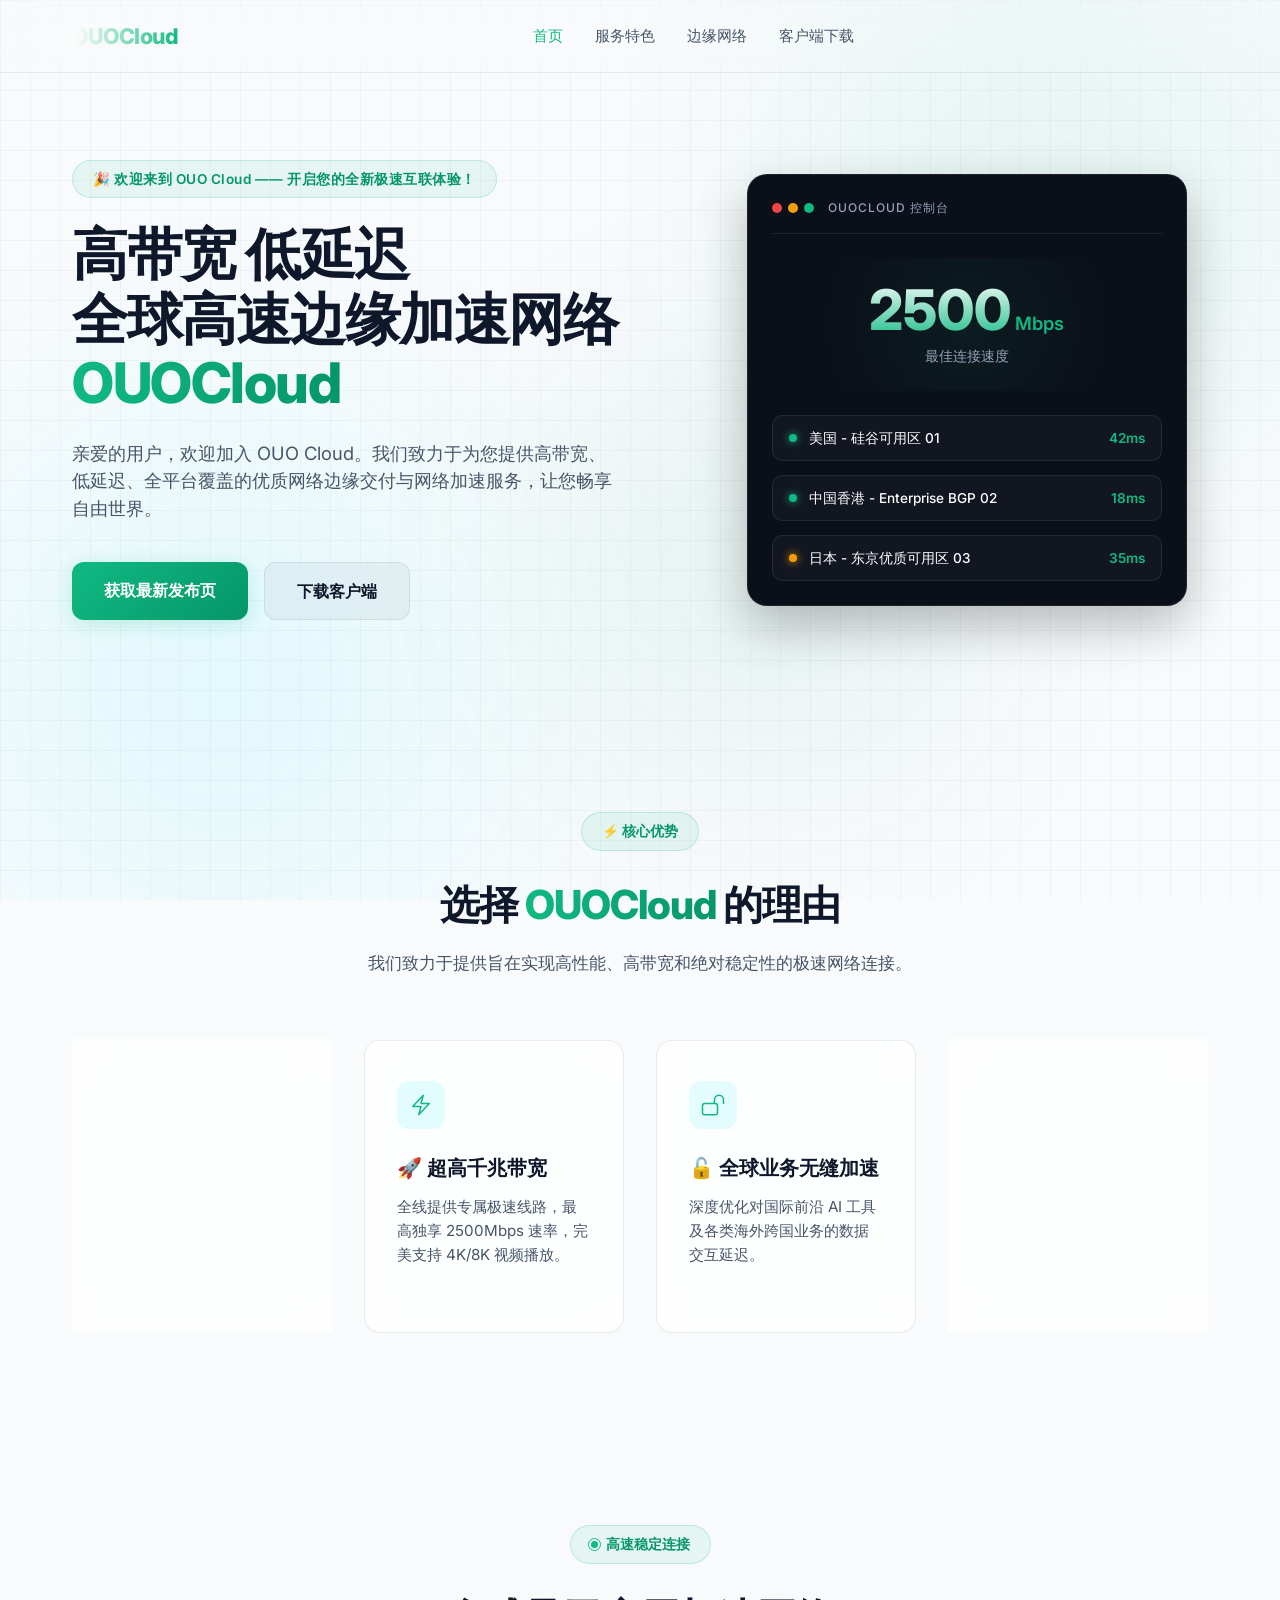
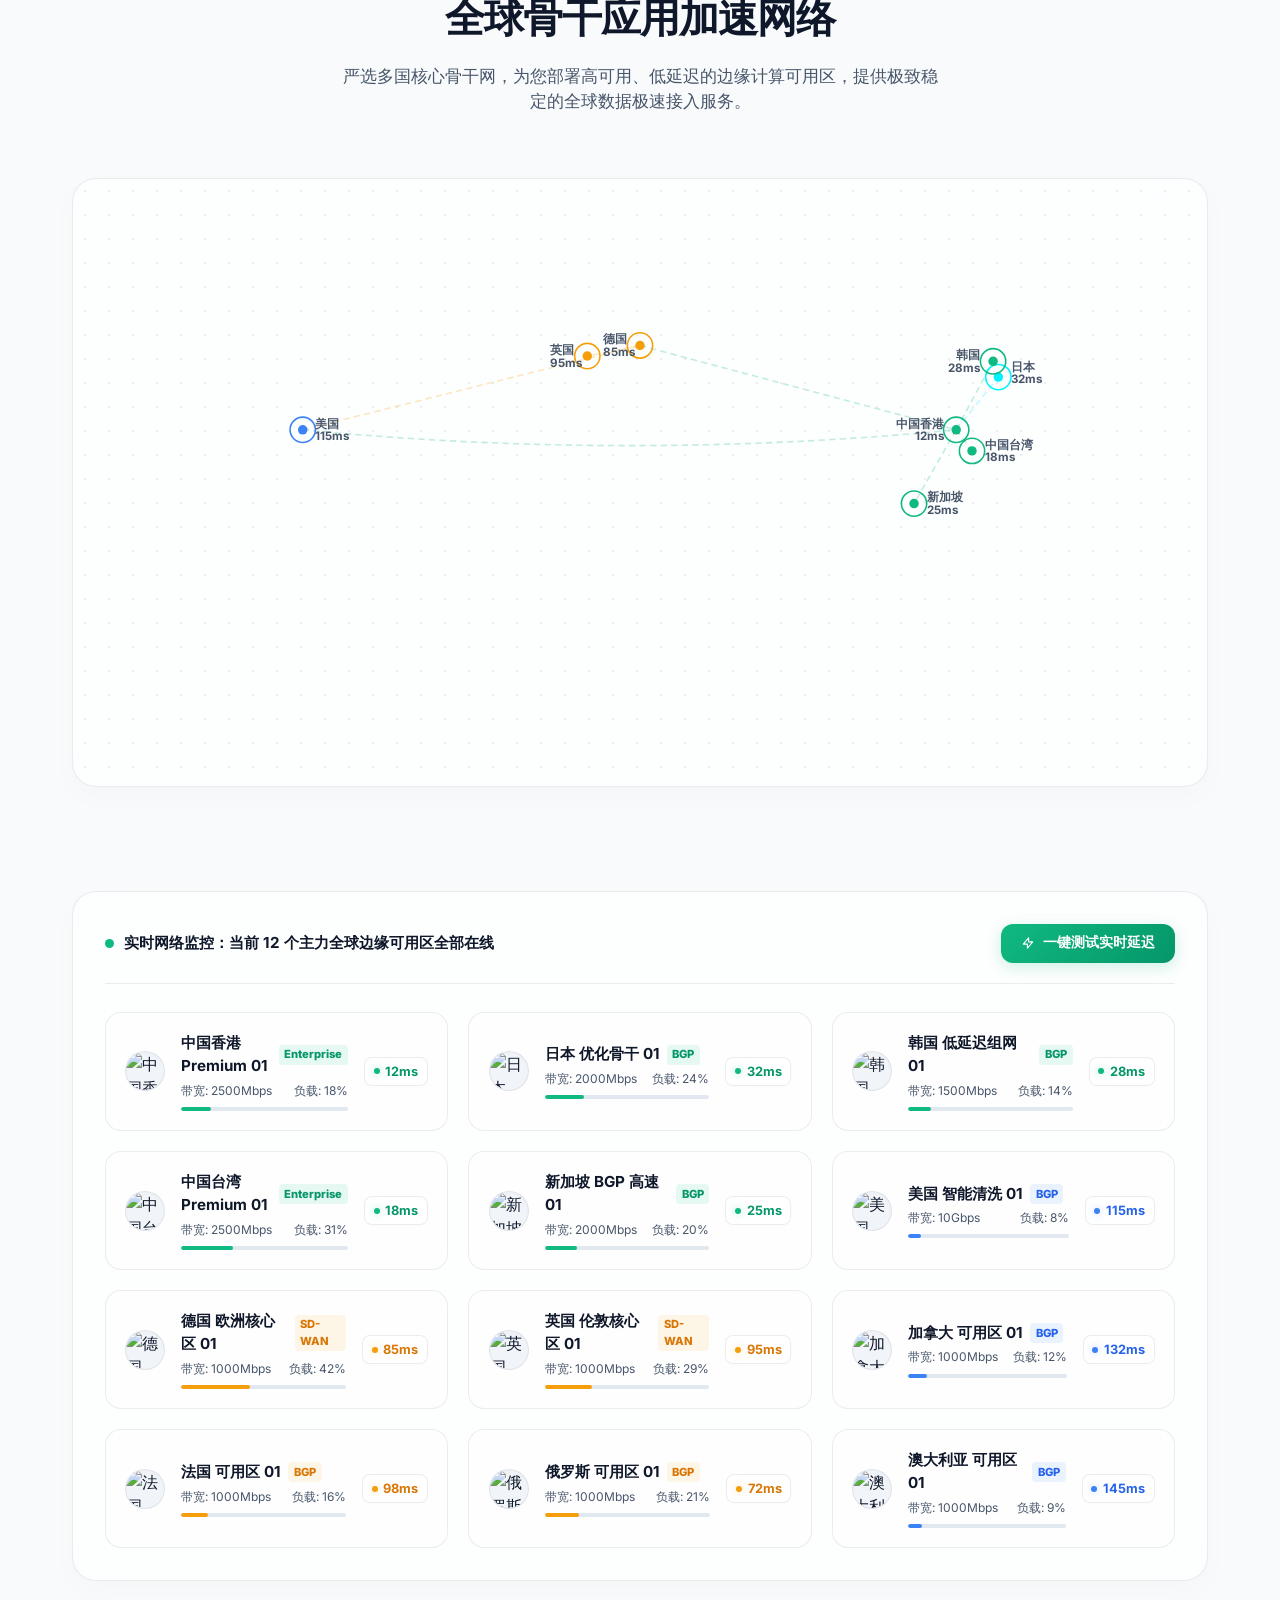
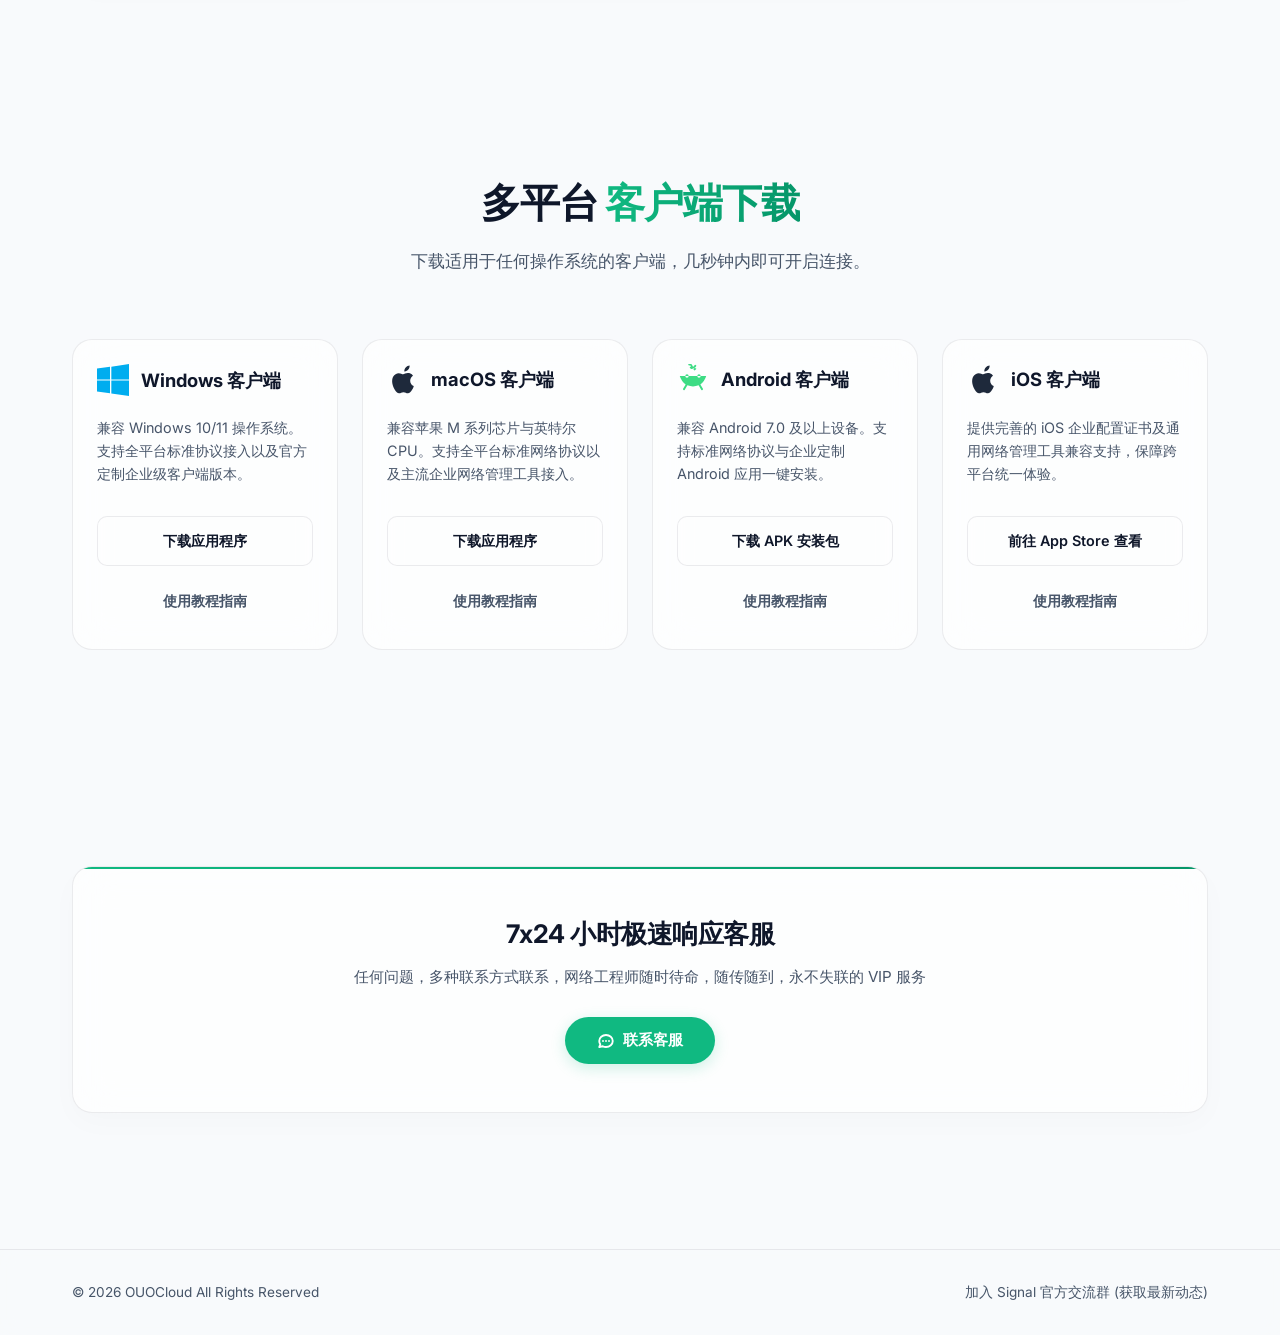
==== index.html @ 1f09aebc "Add files via upload" ====
﻿<!DOCTYPE html>
<html lang="zh-CN">
<head>
  <meta charset="UTF-8">
  <meta name="viewport" content="width=device-width, initial-scale=1.0">
  <title>OUOCloud - 下一代全球云加速网络</title>
  <meta name="description" content="使用 OUOCloud 体验极速、安全、跨平台的连接。适用于所有设备的优质网络加速与全球边缘计算服务。">
  <link rel="preconnect" href="https://fonts.googleapis.com" />
  <link rel="preconnect" href="https://fonts.gstatic.com" crossorigin />
  <link href="https://fonts.googleapis.com/css2?family=Inter:wght@300;400;500;600;700&display=swap" rel="stylesheet" />
  <link rel="stylesheet" href="home.css">
</head>
<body>
  <!-- 全球渐变背景特效 -->
  <div class="bg-gradient-shapes">
    <div class="shape shape-1"></div>
    <div class="shape shape-2"></div>
    <div class="shape shape-3"></div>
  </div>

  <!-- 头部导航栏 -->
  <header class="header">
    <div class="header-container">
      <a href="#" class="logo-container">
        <span class="logo-text">OUOCloud</span>
      </a>

      <!-- 电脑端导航 -->
      <nav class="nav-menu" id="navMenu">
        <a href="#" class="nav-link active">首页</a>
        <a href="#features" class="nav-link">服务特色</a>
        <a href="#network" class="nav-link">边缘网络</a>
        <a href="#download" class="nav-link">客户端下载</a>
      </nav>

      <!-- 登录按钮/移动端菜单按钮 -->
      <div class="header-actions">
        <button class="hamburger" id="hamburger" aria-label="Toggle menu">
          <span></span>
          <span></span>
          <span></span>
        </button>
      </div>
    </div>
  </header>

  <!-- 首屏英雄海报区 -->
  <section class="hero-section">
    <div class="hero-container">
      <div class="hero-content">
        <div class="badge" style="letter-spacing: 0.5px;">🎉 欢迎来到 OUO Cloud —— 开启您的全新极速互联体验！</div>
        <h1 class="hero-title">高带宽 低延迟<br>全球高速边缘加速网络 <span class="gradient-text">OUOCloud</span></h1>
        <p class="hero-subtitle">亲爱的用户，欢迎加入 OUO Cloud。我们致力于为您提供高带宽、低延迟、全平台覆盖的优质网络边缘交付与网络加速服务，让您畅享自由世界。</p>
        <div class="hero-cta-group">
          <a href="nav.html" class="btn-cta btn-primary-gradient">获取最新发布页</a>
          <a href="#download" class="btn-cta btn-secondary-glass">下载客户端</a>
        </div>
      </div>
      <div class="hero-visual">
        <div class="glass-dashboard-mockup">
          <div class="mockup-header">
            <span class="dot red"></span>
            <span class="dot yellow"></span>
            <span class="dot green"></span>
            <span class="mockup-title">OUOCloud 控制台</span>
          </div>
          <div class="mockup-body">
            <div class="speed-indicator">
              <span class="speed-val">2500</span>
              <span class="speed-unit">Mbps</span>
              <p class="speed-label">最佳连接速度</p>
            </div>
            <div class="node-status-list">
              <div class="node-status-item">
                <span class="status-indicator online"></span>
                <span class="node-name">美国 - 硅谷可用区 01</span>
                <span class="node-ping">42ms</span>
              </div>
              <div class="node-status-item">
                <span class="status-indicator online"></span>
                <span class="node-name">中国香港 - Enterprise BGP 02</span>
                <span class="node-ping">18ms</span>
              </div>
              <div class="node-status-item">
                <span class="status-indicator load-medium"></span>
                <span class="node-name">日本 - 东京优质可用区 03</span>
                <span class="node-ping">35ms</span>
              </div>
            </div>
          </div>
        </div>
      </div>
    </div>
  </section>

  <!-- 服务特色板块 -->
  <section class="section-container" id="features">
    <div class="section-header">
      <div class="badge">⚡ 核心优势</div>
      <h2 class="section-title">选择 <span class="gradient-text">OUOCloud</span> 的理由</h2>
      <p class="section-subtitle">我们致力于提供旨在实现高性能、高带宽和绝对稳定性的极速网络连接。</p>
    </div>
    <div class="features-grid">
      <!-- 特色 1 -->
      <div class="feature-card">
        <div class="feature-icon" style="color: #10b981;">
          <svg fill="none" viewBox="0 0 24 24" stroke-width="1.5" stroke="currentColor">
            <path stroke-linecap="round" stroke-linejoin="round" d="M12 21a9.004 9.004 0 008.716-6.747M12 21a9.004 9.004 0 01-8.716-6.747M12 21c2.485 0 4.5-4.03 4.5-9S14.485 3 12 3m0 18c-2.485 0-4.5-4.03-4.5-9S9.515 3 12 3m0 0a8.997 8.997 0 017.843 4.582M12 3a8.997 8.997 0 00-7.843 4.582m15.686 0A11.953 11.953 0 0112 10.5c-2.998 0-5.74-1.1-7.843-2.918m15.686 0A8.959 8.959 0 0121 12c0 .778-.099 1.533-.284 2.253m0 0A17.919 17.919 0 0112 16.5c-3.162 0-6.133-.815-8.716-2.247m0 0A9.015 9.015 0 013 12c0-.778.099-1.533.284-2.253m0 0L3 9.75" />
          </svg>
        </div>
        <h3 class="feature-title">🌐 全球边缘数据中心</h3>
        <p class="feature-desc">严选多国核心骨干网络，为您部署专属高可用、高稳定边缘可用区，全网极速互联。</p>
      </div>
      <!-- 特色 2 -->
      <div class="feature-card">
        <div class="feature-icon" style="color: #10b981;">
          <svg fill="none" viewBox="0 0 24 24" stroke-width="1.5" stroke="currentColor">
            <path stroke-linecap="round" stroke-linejoin="round" d="M3.75 13.5l10.5-11.25L12 10.5h8.25L9.75 21.75 12 13.5H3.75z" />
          </svg>
        </div>
        <h3 class="feature-title">🚀 超高千兆带宽</h3>
        <p class="feature-desc">全线提供专属极速线路，最高独享 2500Mbps 速率，完美支持 4K/8K 视频播放。</p>
      </div>
      <!-- 特色 3 -->
      <div class="feature-card">
        <div class="feature-icon" style="color: #10b981;">
          <svg fill="none" viewBox="0 0 24 24" stroke-width="1.5" stroke="currentColor">
            <path stroke-linecap="round" stroke-linejoin="round" d="M13.5 10.5V6.75a4.5 4.5 0 119 0v3.75M3.75 21.75h10.5a2.25 2.25 0 002.25-2.25v-6.75a2.25 2.25 0 00-2.25-2.25H3.75a2.25 2.25 0 00-2.25 2.25v6.75a2.25 2.25 0 002.25 2.25z" />
          </svg>
        </div>
        <h3 class="feature-title">🔓 全球业务无缝加速</h3>
        <p class="feature-desc">深度优化对国际前沿 AI 工具及各类海外跨国业务的数据交互延迟。</p>
      </div>
      <!-- 特色 4 -->
      <div class="feature-card">
        <div class="feature-icon" style="color: #10b981;">
          <svg fill="none" viewBox="0 0 24 24" stroke-width="1.5" stroke="currentColor">
            <path stroke-linecap="round" stroke-linejoin="round" d="M9 12.75L11.25 15 15 9.75m-3-7.036A11.959 11.959 0 013.598 6 11.99 11.99 0 003 9.749c0 5.592 3.824 10.29 9 11.623 5.176-1.332 9-6.03 9-11.622 0-1.31-.21-2.57-.598-3.751h-.152c-3.196 0-6.1-1.248-8.25-3.285z" />
          </svg>
        </div>
        <h3 class="feature-title">🛡️ 企业级安全传输</h3>
        <p class="feature-desc">支持 TLS 1.3 等新一代加密传输协议，严格遵守隐私保护合规，全面保障您的业务数据安全。</p>
      </div>
    </div>
  </section>

  <!-- 全球边缘网络板块 -->
  <section class="section-container" id="network">
    <div class="section-header">
      <div class="badge"><span class="badge-dot"></span>高速稳定连接</div>
      <h2 class="section-title">全球骨干应用加速网络</h2>
      <p class="section-subtitle">严选多国核心骨干网，为您部署高可用、低延迟的边缘计算可用区，提供极致稳定的全球数据极速接入服务。</p>
    </div>
    
    <div class="network-container">
      <!-- 互动式世界地图 -->
      <div class="network-map-wrapper">
        <svg class="world-map-svg" viewBox="0 0 1000 500" fill="none" xmlns="http://www.w3.org/2000/svg">
          <!-- 连接连线 -->
          <path class="network-link-dashed" d="M 180 200 Q 340 160 500 120" stroke="#f59e0b" stroke-width="1.5" />
          <path class="network-link-dashed" d="M 500 120 Q 650 160 800 200" stroke="#10b981" stroke-width="1.5" />
          <path class="network-link-dashed" d="M 800 200 L 840 150" stroke="#00f2fe" stroke-width="1.5" />
          <path class="network-link-dashed" d="M 800 200 L 760 270" stroke="#10b981" stroke-width="1.5" />
          <path class="network-link-dashed" d="M 800 200 L 815 220" stroke="#10b981" stroke-width="1.5" />
          <path class="network-link-dashed" d="M 800 200 L 835 135" stroke="#10b981" stroke-width="1.5" />
          <path class="network-link-dashed" d="M 500 120 L 450 130" stroke="#f59e0b" stroke-width="1.5" />
          <path class="network-link-dashed" d="M 180 200 Q 490 230 800 200" stroke="#10b981" stroke-width="1.5" />

          <!-- 地图节点与脉冲波纹 -->
          <!-- 美国 -->
          <g class="map-node" transform="translate(180, 200)">
            <circle class="ping-ring" r="12" fill="none" stroke="#3b82f6" stroke-width="1.5" />
            <circle class="node-dot" r="4.5" fill="#3b82f6" />
            <text x="12" y="-2" fill="var(--text-primary)" font-size="11" font-weight="700">美国</text>
            <text x="12" y="10" fill="#3b82f6" font-size="9" font-weight="700">115ms</text>
          </g>

          <!-- 德国 -->
          <g class="map-node" transform="translate(500, 120)">
            <circle class="ping-ring" r="12" fill="none" stroke="#f59e0b" stroke-width="1.5" />
            <circle class="node-dot" r="4.5" fill="#f59e0b" />
            <text x="-35" y="-2" fill="var(--text-primary)" font-size="11" font-weight="700">德国</text>
            <text x="-35" y="10" fill="#f59e0b" font-size="9" font-weight="700">85ms</text>
          </g>

          <!-- 英国 -->
          <g class="map-node" transform="translate(450, 130)">
            <circle class="ping-ring" r="12" fill="none" stroke="#f59e0b" stroke-width="1.5" />
            <circle class="node-dot" r="4.5" fill="#f59e0b" />
            <text x="-35" y="-2" fill="var(--text-primary)" font-size="11" font-weight="700">英国</text>
            <text x="-35" y="10" fill="#f59e0b" font-size="9" font-weight="700">95ms</text>
          </g>

          <!-- 中国香港 -->
          <g class="map-node" transform="translate(800, 200)">
            <circle class="ping-ring" r="12" fill="none" stroke="#10b981" stroke-width="1.5" />
            <circle class="node-dot" r="4.5" fill="#10b981" />
            <text text-anchor="end" x="-12" y="-2" fill="var(--text-primary)" font-size="11" font-weight="700">中国香港</text>
            <text text-anchor="end" x="-12" y="10" fill="#10b981" font-size="9" font-weight="700">12ms</text>
          </g>
          
          <!-- 日本 -->
          <g class="map-node" transform="translate(840, 150)">
            <circle class="ping-ring" r="12" fill="none" stroke="#00f2fe" stroke-width="1.5" />
            <circle class="node-dot" r="4.5" fill="#00f2fe" />
            <text x="12" y="-6" fill="var(--text-primary)" font-size="11" font-weight="700">日本</text>
            <text x="12" y="6" fill="#00f2fe" font-size="9" font-weight="700">32ms</text>
          </g>

          <!-- 中国台湾 -->
          <g class="map-node" transform="translate(815, 220)">
            <circle class="ping-ring" r="12" fill="none" stroke="#10b981" stroke-width="1.5" />
            <circle class="node-dot" r="4.5" fill="#10b981" />
            <text x="12" y="-2" fill="var(--text-primary)" font-size="11" font-weight="700">中国台湾</text>
            <text x="12" y="10" fill="#10b981" font-size="9" font-weight="700">18ms</text>
          </g>

          <!-- 韩国 -->
          <g class="map-node" transform="translate(835, 135)">
            <circle class="ping-ring" r="12" fill="none" stroke="#10b981" stroke-width="1.5" />
            <circle class="node-dot" r="4.5" fill="#10b981" />
            <text text-anchor="end" x="-12" y="-2" fill="var(--text-primary)" font-size="11" font-weight="700">韩国</text>
            <text text-anchor="end" x="-12" y="10" fill="#10b981" font-size="9" font-weight="700">28ms</text>
          </g>

          <!-- 新加坡 -->
          <g class="map-node" transform="translate(760, 270)">
            <circle class="ping-ring" r="12" fill="none" stroke="#10b981" stroke-width="1.5" />
            <circle class="node-dot" r="4.5" fill="#10b981" />
            <text x="12" y="-2" fill="var(--text-primary)" font-size="11" font-weight="700">新加坡</text>
            <text x="12" y="10" fill="#10b981" font-size="9" font-weight="700">25ms</text>
          </g>
        </svg>
      </div>

      <!-- 全球节点实时监控看板 -->
      <div class="nodes-dashboard">
        <div class="dashboard-header">
          <div class="dashboard-status">
            <span class="status-indicator-dot pulsing"></span>
            <span class="status-text">实时网络监控：当前 12 个主力全球边缘可用区全部在线</span>
          </div>
          <button class="btn-ping-test" id="btnPingTest">
            <svg class="ping-icon" viewBox="0 0 24 24" fill="none" stroke="currentColor" stroke-width="2">
              <path stroke-linecap="round" stroke-linejoin="round" d="M13 10V3L4 14h7v7l9-11h-7z" />
            </svg>
            一键测试实时延迟
          </button>
        </div>

        <div class="dashboard-grid">
          <!-- Card 1: HK -->
          <div class="db-node-card green" data-base-ping="12">
            <div class="node-flag-wrapper">
              <img class="node-flag-img" src="https://flagcdn.com/w80/hk.png" alt="中国香港">
            </div>
            <div class="node-details">
              <div class="node-name-row">
                <span class="node-name-text">中国香港 Premium 01</span>
                <span class="node-badge-type">Enterprise</span>
              </div>
              <div class="node-meta-row">
                <span class="node-bandwidth">带宽: 2500Mbps</span>
                <span class="node-load">负载: <span class="load-num">18%</span></span>
              </div>
              <div class="node-progress-bar">
                <div class="node-progress-fill" style="width: 18%"></div>
              </div>
            </div>
            <div class="node-ping-display">
              <span class="ping-dot"></span>
              <span class="ping-value">12ms</span>
            </div>
          </div>

          <!-- Card 2: JP -->
          <div class="db-node-card green" data-base-ping="32">
            <div class="node-flag-wrapper">
              <img class="node-flag-img" src="https://flagcdn.com/w80/jp.png" alt="日本">
            </div>
            <div class="node-details">
              <div class="node-name-row">
                <span class="node-name-text">日本 优化骨干 01</span>
                <span class="node-badge-type">BGP</span>
              </div>
              <div class="node-meta-row">
                <span class="node-bandwidth">带宽: 2000Mbps</span>
                <span class="node-load">负载: <span class="load-num">24%</span></span>
              </div>
              <div class="node-progress-bar">
                <div class="node-progress-fill" style="width: 24%"></div>
              </div>
            </div>
            <div class="node-ping-display">
              <span class="ping-dot"></span>
              <span class="ping-value">32ms</span>
            </div>
          </div>

          <!-- Card 3: KR -->
          <div class="db-node-card green" data-base-ping="28">
            <div class="node-flag-wrapper">
              <img class="node-flag-img" src="https://flagcdn.com/w80/kr.png" alt="韩国">
            </div>
            <div class="node-details">
              <div class="node-name-row">
                <span class="node-name-text">韩国 低延迟组网 01</span>
                <span class="node-badge-type">BGP</span>
              </div>
              <div class="node-meta-row">
                <span class="node-bandwidth">带宽: 1500Mbps</span>
                <span class="node-load">负载: <span class="load-num">14%</span></span>
              </div>
              <div class="node-progress-bar">
                <div class="node-progress-fill" style="width: 14%"></div>
              </div>
            </div>
            <div class="node-ping-display">
              <span class="ping-dot"></span>
              <span class="ping-value">28ms</span>
            </div>
          </div>

          <!-- Card 4: TW -->
          <div class="db-node-card green" data-base-ping="18">
            <div class="node-flag-wrapper">
              <img class="node-flag-img" src="https://flagcdn.com/w80/tw.png" alt="中国台湾">
            </div>
            <div class="node-details">
              <div class="node-name-row">
                <span class="node-name-text">中国台湾 Premium 01</span>
                <span class="node-badge-type">Enterprise</span>
              </div>
              <div class="node-meta-row">
                <span class="node-bandwidth">带宽: 2500Mbps</span>
                <span class="node-load">负载: <span class="load-num">31%</span></span>
              </div>
              <div class="node-progress-bar">
                <div class="node-progress-fill" style="width: 31%"></div>
              </div>
            </div>
            <div class="node-ping-display">
              <span class="ping-dot"></span>
              <span class="ping-value">18ms</span>
            </div>
          </div>

          <!-- Card 5: SG -->
          <div class="db-node-card green" data-base-ping="25">
            <div class="node-flag-wrapper">
              <img class="node-flag-img" src="https://flagcdn.com/w80/sg.png" alt="新加坡">
            </div>
            <div class="node-details">
              <div class="node-name-row">
                <span class="node-name-text">新加坡 BGP 高速 01</span>
                <span class="node-badge-type">BGP</span>
              </div>
              <div class="node-meta-row">
                <span class="node-bandwidth">带宽: 2000Mbps</span>
                <span class="node-load">负载: <span class="load-num">20%</span></span>
              </div>
              <div class="node-progress-bar">
                <div class="node-progress-fill" style="width: 20%"></div>
              </div>
            </div>
            <div class="node-ping-display">
              <span class="ping-dot"></span>
              <span class="ping-value">25ms</span>
            </div>
          </div>

          <!-- Card 6: US -->
          <div class="db-node-card blue" data-base-ping="115">
            <div class="node-flag-wrapper">
              <img class="node-flag-img" src="https://flagcdn.com/w80/us.png" alt="美国">
            </div>
            <div class="node-details">
              <div class="node-name-row">
                <span class="node-name-text">美国 智能清洗 01</span>
                <span class="node-badge-type">BGP</span>
              </div>
              <div class="node-meta-row">
                <span class="node-bandwidth">带宽: 10Gbps</span>
                <span class="node-load">负载: <span class="load-num">8%</span></span>
              </div>
              <div class="node-progress-bar">
                <div class="node-progress-fill" style="width: 8%"></div>
              </div>
            </div>
            <div class="node-ping-display">
              <span class="ping-dot"></span>
              <span class="ping-value">115ms</span>
            </div>
          </div>

          <!-- Card 7: DE -->
          <div class="db-node-card orange" data-base-ping="85">
            <div class="node-flag-wrapper">
              <img class="node-flag-img" src="https://flagcdn.com/w80/de.png" alt="德国">
            </div>
            <div class="node-details">
              <div class="node-name-row">
                <span class="node-name-text">德国 欧洲核心区 01</span>
                <span class="node-badge-type">SD-WAN</span>
              </div>
              <div class="node-meta-row">
                <span class="node-bandwidth">带宽: 1000Mbps</span>
                <span class="node-load">负载: <span class="load-num">42%</span></span>
              </div>
              <div class="node-progress-bar">
                <div class="node-progress-fill" style="width: 42%"></div>
              </div>
            </div>
            <div class="node-ping-display">
              <span class="ping-dot"></span>
              <span class="ping-value">85ms</span>
            </div>
          </div>

          <!-- Card 8: UK -->
          <div class="db-node-card orange" data-base-ping="95">
            <div class="node-flag-wrapper">
              <img class="node-flag-img" src="https://flagcdn.com/w80/gb.png" alt="英国">
            </div>
            <div class="node-details">
              <div class="node-name-row">
                <span class="node-name-text">英国 伦敦核心区 01</span>
                <span class="node-badge-type">SD-WAN</span>
              </div>
              <div class="node-meta-row">
                <span class="node-bandwidth">带宽: 1000Mbps</span>
                <span class="node-load">负载: <span class="load-num">29%</span></span>
              </div>
              <div class="node-progress-bar">
                <div class="node-progress-fill" style="width: 29%"></div>
              </div>
            </div>
            <div class="node-ping-display">
              <span class="ping-dot"></span>
              <span class="ping-value">95ms</span>
            </div>
          </div>

          <!-- Card 9: CA -->
          <div class="db-node-card blue" data-base-ping="132">
            <div class="node-flag-wrapper">
              <img class="node-flag-img" src="https://flagcdn.com/w80/ca.png" alt="加拿大">
            </div>
            <div class="node-details">
              <div class="node-name-row">
                <span class="node-name-text">加拿大 可用区 01</span>
                <span class="node-badge-type">BGP</span>
              </div>
              <div class="node-meta-row">
                <span class="node-bandwidth">带宽: 1000Mbps</span>
                <span class="node-load">负载: <span class="load-num">12%</span></span>
              </div>
              <div class="node-progress-bar">
                <div class="node-progress-fill" style="width: 12%"></div>
              </div>
            </div>
            <div class="node-ping-display">
              <span class="ping-dot"></span>
              <span class="ping-value">132ms</span>
            </div>
          </div>

          <!-- Card 10: FR -->
          <div class="db-node-card orange" data-base-ping="98">
            <div class="node-flag-wrapper">
              <img class="node-flag-img" src="https://flagcdn.com/w80/fr.png" alt="法国">
            </div>
            <div class="node-details">
              <div class="node-name-row">
                <span class="node-name-text">法国 可用区 01</span>
                <span class="node-badge-type">BGP</span>
              </div>
              <div class="node-meta-row">
                <span class="node-bandwidth">带宽: 1000Mbps</span>
                <span class="node-load">负载: <span class="load-num">16%</span></span>
              </div>
              <div class="node-progress-bar">
                <div class="node-progress-fill" style="width: 16%"></div>
              </div>
            </div>
            <div class="node-ping-display">
              <span class="ping-dot"></span>
              <span class="ping-value">98ms</span>
            </div>
          </div>

          <!-- Card 11: RU -->
          <div class="db-node-card orange" data-base-ping="72">
            <div class="node-flag-wrapper">
              <img class="node-flag-img" src="https://flagcdn.com/w80/ru.png" alt="俄罗斯">
            </div>
            <div class="node-details">
              <div class="node-name-row">
                <span class="node-name-text">俄罗斯 可用区 01</span>
                <span class="node-badge-type">BGP</span>
              </div>
              <div class="node-meta-row">
                <span class="node-bandwidth">带宽: 1000Mbps</span>
                <span class="node-load">负载: <span class="load-num">21%</span></span>
              </div>
              <div class="node-progress-bar">
                <div class="node-progress-fill" style="width: 21%"></div>
              </div>
            </div>
            <div class="node-ping-display">
              <span class="ping-dot"></span>
              <span class="ping-value">72ms</span>
            </div>
          </div>

          <!-- Card 12: AU -->
          <div class="db-node-card blue" data-base-ping="145">
            <div class="node-flag-wrapper">
              <img class="node-flag-img" src="https://flagcdn.com/w80/au.png" alt="澳大利亚">
            </div>
            <div class="node-details">
              <div class="node-name-row">
                <span class="node-name-text">澳大利亚 可用区 01</span>
                <span class="node-badge-type">BGP</span>
              </div>
              <div class="node-meta-row">
                <span class="node-bandwidth">带宽: 1000Mbps</span>
                <span class="node-load">负载: <span class="load-num">9%</span></span>
              </div>
              <div class="node-progress-bar">
                <div class="node-progress-fill" style="width: 9%"></div>
              </div>
            </div>
            <div class="node-ping-display">
              <span class="ping-dot"></span>
              <span class="ping-value">145ms</span>
            </div>
          </div>
        </div>
      </div>
    </div>
  </section>

  <!-- 客户端下载板块 -->
  <section class="section-container" id="download">
    <div class="section-header">
      <h2 class="section-title">多平台 <span class="gradient-text">客户端下载</span></h2>
      <p class="section-subtitle">下载适用于任何操作系统的客户端，几秒钟内即可开启连接。</p>
    </div>
    <div class="download-grid">
      <!-- Windows -->
      <div class="download-card">
        <div class="download-header">
          <div class="platform-icon">
            <svg fill="currentColor" viewBox="0 0 24 24">
              <path d="M0 3.449L9.75 2.1v9.45H0V3.449zM0 12.45h9.75v9.45L0 20.551v-8.101zm10.749-10.468L24 0v11.55h-13.251V1.982zM24 12.45v11.55l-13.251-1.95v-9.6H24z"/>
            </svg>
          </div>
          <h3 class="platform-name">Windows 客户端</h3>
        </div>
        <p class="platform-desc">兼容 Windows 10/11 操作系统。支持全平台标准协议接入以及官方定制企业级客户端版本。</p>
        <div class="download-buttons">
          <a href="#" class="btn-download primary">下载应用程序</a>
          <a href="#" class="btn-download secondary">使用教程指南</a>
        </div>
      </div>

      <!-- macOS -->
      <div class="download-card">
        <div class="download-header">
          <div class="platform-icon">
            <svg fill="currentColor" viewBox="0 0 24 24">
              <path d="M18.71 19.5c-.83 1.24-1.71 2.45-3.05 2.47-1.34.03-1.77-.79-3.29-.79-1.53 0-2 .77-3.27.82-1.31.05-2.3-1.32-3.14-2.53C4.25 17 2.94 12.45 4.7 9.39c.87-1.52 2.43-2.48 4.12-2.51 1.28-.02 2.5.87 3.29.87.78 0 2.26-1.07 3.81-.91.65.03 2.47.26 3.64 1.98-.09.06-2.17 1.28-2.15 3.81.03 3.02 2.65 4.03 2.68 4.04-.03.07-.42 1.44-1.38 2.83M15.97 4.17c.66-.81 1.11-1.93.99-3.06-1 .04-2.2.67-2.92 1.49-.62.72-1.16 1.87-1.01 2.97.12.01.24.02.35.02.9 0 2-.6 2.59-1.42z"/>
            </svg>
          </div>
          <h3 class="platform-name">macOS 客户端</h3>
        </div>
        <p class="platform-desc">兼容苹果 M 系列芯片与英特尔 CPU。支持全平台标准网络协议以及主流企业网络管理工具接入。</p>
        <div class="download-buttons">
          <a href="#" class="btn-download primary">下载应用程序</a>
          <a href="#" class="btn-download secondary">使用教程指南</a>
        </div>
      </div>

      <!-- Android -->
      <div class="download-card">
        <div class="download-header">
          <div class="platform-icon">
            <svg fill="currentColor" viewBox="0 0 24 24">
              <path d="M17.523 15.3l1.816 3.146a.75.75 0 11-1.299.75l-1.844-3.193a11.968 11.968 0 01-8.392 0L5.96 19.196a.75.75 0 11-1.3-.75L6.478 15.3A12.046 12.046 0 012.086 9h19.828a12.046 12.046 0 01-4.391 6.3zM7.5 10.25a1.25 1.25 0 100-2.5 1.25 1.25 0 000 2.5zm9 0a1.25 1.25 0 100-2.5 1.25 1.25 0 000 2.5zM12 2c.072 0 .143.006.214.015L13.16.892a.75.75 0 111.08 1.04l-.841 1.05a12.164 12.164 0 011.164.557l-.842 1.05a.75.75 0 01-1.08-1.04l.946-1.123A12.022 12.022 0 0012 3.5a12.022 12.022 0 00-1.587.106L11.36 2.483a.75.75 0 01-1.08 1.04l-.841-1.05a12.164 12.164 0 011.164-.557l-.842-1.05a.75.75 0 01-1.08-1.04l.946-1.123A12.072 12.072 0 0112 2z"/>
            </svg>
          </div>
          <h3 class="platform-name">Android 客户端</h3>
        </div>
        <p class="platform-desc">兼容 Android 7.0 及以上设备。支持标准网络协议与企业定制 Android 应用一键安装。</p>
        <div class="download-buttons">
          <a href="#" class="btn-download primary">下载 APK 安装包</a>
          <a href="#" class="btn-download secondary">使用教程指南</a>
        </div>
      </div>

      <!-- iOS -->
      <div class="download-card">
        <div class="download-header">
          <div class="platform-icon">
            <svg fill="currentColor" viewBox="0 0 24 24">
              <path d="M18.71 19.5c-.83 1.24-1.71 2.45-3.05 2.47-1.34.03-1.77-.79-3.29-.79-1.53 0-2 .77-3.27.82-1.31.05-2.3-1.32-3.14-2.53C4.25 17 2.94 12.45 4.7 9.39c.87-1.52 2.43-2.48 4.12-2.51 1.28-.02 2.5.87 3.29.87.78 0 2.26-1.07 3.81-.91.65.03 2.47.26 3.64 1.98-.09.06-2.17 1.28-2.15 3.81.03 3.02 2.65 4.03 2.68 4.04-.03.07-.42 1.44-1.38 2.83M15.97 4.17c.66-.81 1.11-1.93.99-3.06-1 .04-2.2.67-2.92 1.49-.62.72-1.16 1.87-1.01 2.97.12.01.24.02.35.02.9 0 2-.6 2.59-1.42z"/>
            </svg>
          </div>
          <h3 class="platform-name">iOS 客户端</h3>
        </div>
        <p class="platform-desc">提供完善的 iOS 企业配置证书及通用网络管理工具兼容支持，保障跨平台统一体验。</p>
        <div class="download-buttons">
          <a href="#" class="btn-download primary">前往 App Store 查看</a>
          <a href="#" class="btn-download secondary">使用教程指南</a>
        </div>
      </div>
    </div>
  </section>

  <!-- 客服支持板块 -->
  <section class="section-container" id="support">
    <div class="support-card">
      <h3 class="support-title">7x24 小时极速响应客服</h3>
      <p class="support-subtitle">任何问题，多种联系方式联系，网络工程师随时待命，随传随到，永不失联的 VIP 服务</p>
      <a href="https://t.me/ouocloud_bot" target="_blank" class="btn-support-contact">
        <svg class="chat-icon" fill="none" viewBox="0 0 24 24" stroke="currentColor" stroke-width="2.5">
          <path stroke-linecap="round" stroke-linejoin="round" d="M8 12h.01M12 12h.01M16 12h.01M21 12c0 4.418-4.03 8-9 8a9.863 9.863 0 01-4.255-.949L3 20l1.395-3.72C3.512 15.042 3 13.574 3 12c0-4.418 4.03-8 9-8s9 3.582 9 8z" />
        </svg>
        联系客服
      </a>
    </div>
  </section>

  <!-- 页脚 -->
  <footer class="footer">
    <div class="footer-container">
      <p class="footer-copy">&copy; 2026 OUOCloud All Rights Reserved</p>
      <div class="footer-links">
        <a href="https://signal.group/#CjQKIPk4H5bEw2SBWX_rHcW5RfCpTkwKJi4-7B-GyTS6Y9O-EhDM2bzcW6Zt2AdKeiWwHAyU" target="_blank" class="footer-link-item">加入 Signal 官方交流群 (获取最新动态)</a>
      </div>
    </div>
  </footer>

  <script src="script.js"></script>
</body>
</html>
---- home.css ----
/* home.css */

/* Custom CSS Variables for Theme */
:root {
  --primary-gradient: linear-gradient(135deg, #10b981 0%, #059669 100%);
  --secondary-gradient: linear-gradient(135deg, #0f172a 0%, #1e293b 100%);
  --accent-glow: radial-gradient(circle, rgba(16, 185, 129, 0.06) 0%, transparent 70%);
  --bg-dark: #f8fafc;
  --card-bg: rgba(255, 255, 255, 0.7);
  --card-border: rgba(15, 23, 42, 0.08);
  --card-border-hover: rgba(16, 185, 129, 0.35);
  --text-primary: #0f172a;
  --text-secondary: #475569;
  --font-sans: 'Inter', -apple-system, BlinkMacSystemFont, "Segoe UI", Roboto, sans-serif;
}

/* Global Reset */
* {
  margin: 0;
  padding: 0;
  box-sizing: border-box;
  scroll-behavior: smooth;
}

body {
  background-color: var(--bg-dark);
  color: var(--text-primary);
  font-family: var(--font-sans);
  overflow-x: hidden;
  line-height: 1.5;
}

/* Dynamic Mesh Gradient Background shapes & Grid */
.bg-gradient-shapes {
  position: fixed;
  top: 0;
  left: 0;
  width: 100%;
  height: 100%;
  z-index: -2;
  overflow: hidden;
  pointer-events: none;
  background-image: 
    linear-gradient(to right, rgba(15, 23, 42, 0.035) 1px, transparent 1px),
    linear-gradient(to bottom, rgba(15, 23, 42, 0.035) 1px, transparent 1px);
  background-size: 30px 30px;
}

.shape {
  position: absolute;
  border-radius: 50%;
  filter: blur(120px);
  opacity: 0.12;
  animation: float-shapes 20s infinite alternate ease-in-out;
}

.shape-1 {
  width: 600px;
  height: 600px;
  background: radial-gradient(circle, #10b981 0%, transparent 80%);
  top: -10%;
  right: -5%;
  animation-duration: 25s;
}

.shape-2 {
  width: 700px;
  height: 700px;
  background: radial-gradient(circle, #00f2fe 0%, transparent 80%);
  bottom: -15%;
  left: -10%;
  animation-duration: 30s;
  animation-delay: -5s;
}

.shape-3 {
  width: 500px;
  height: 500px;
  background: radial-gradient(circle, #059669 0%, transparent 80%);
  top: 35%;
  left: 40%;
  animation-duration: 20s;
  animation-delay: -10s;
}

@keyframes float-shapes {
  0% {
    transform: translate(0, 0) scale(1);
  }
  50% {
    transform: translate(80px, 50px) scale(1.1);
  }
  100% {
    transform: translate(-40px, -80px) scale(0.95);
  }
}

/* Header & Navbar Styling */
.header {
  position: fixed;
  top: 0;
  left: 0;
  width: 100%;
  z-index: 100;
  background: rgba(255, 255, 255, 0.02);
  backdrop-filter: blur(20px);
  border-bottom: 1px solid var(--card-border);
  transition: all 0.3s ease;
}

.header-container {
  max-width: 1200px;
  margin: 0 auto;
  padding: 1.25rem 2rem;
  display: flex;
  justify-content: space-between;
  align-items: center;
}

.logo-container {
  display: flex;
  align-items: center;
  gap: 0.75rem;
  text-decoration: none;
  color: var(--text-primary);
  font-weight: 700;
  font-size: 1.35rem;
  letter-spacing: -0.5px;
}

.logo-text {
  background: linear-gradient(90deg, #ffffff 0%, #10b981 100%);
  -webkit-background-clip: text;
  -webkit-text-fill-color: transparent;
  font-weight: 800;
  letter-spacing: -0.5px;
}

.nav-menu {
  display: flex;
  align-items: center;
  gap: 2rem;
}

.nav-link {
  text-decoration: none;
  color: var(--text-secondary);
  font-size: 0.95rem;
  font-weight: 500;
  transition: color 0.3s ease;
}

.nav-link:hover, .nav-link.active {
  color: #10b981;
}

.header-actions {
  display: flex;
  align-items: center;
  gap: 1rem;
}

.btn-login {
  text-decoration: none;
  color: var(--text-primary);
  font-weight: 600;
  font-size: 0.95rem;
  padding: 0.6rem 1.5rem;
  border-radius: 9999px;
  background: rgba(15, 23, 42, 0.04);
  border: 1px solid var(--card-border);
  transition: all 0.3s ease;
}

.btn-login:hover {
  background: #0f172a;
  color: #ffffff;
  transform: translateY(-2px);
}

.btn-login-mobile {
  display: none;
}

.btn-register {
  text-decoration: none;
  color: #ffffff;
  font-weight: 600;
  font-size: 0.95rem;
  padding: 0.6rem 1.5rem;
  border-radius: 9999px;
  background: var(--primary-gradient);
  box-shadow: 0 4px 15px rgba(16, 185, 129, 0.2);
  transition: all 0.3s ease;
}

.btn-register:hover {
  transform: translateY(-2px);
  box-shadow: 0 6px 20px rgba(16, 185, 129, 0.35);
}

.btn-register-mobile {
  display: none;
}

/* Mobile Hamburger Menu */
.hamburger {
  display: none;
  flex-direction: column;
  gap: 6px;
  background: none;
  border: none;
  cursor: pointer;
  z-index: 101;
  padding: 4px;
}

.hamburger span {
  display: block;
  width: 24px;
  height: 2px;
  background-color: var(--text-primary);
  transition: all 0.3s ease;
}

.hamburger.open span:nth-child(1) {
  transform: translateY(8px) rotate(45deg);
}

.hamburger.open span:nth-child(2) {
  opacity: 0;
}

.hamburger.open span:nth-child(3) {
  transform: translateY(-8px) rotate(-45deg);
}

/* Hero Section */
.hero-section {
  padding-top: 10rem;
  padding-bottom: 6rem;
  display: flex;
  align-items: center;
  position: relative;
}

.hero-container {
  max-width: 1200px;
  margin: 0 auto;
  padding: 0 2rem;
  display: grid;
  grid-template-columns: 1.1fr 0.9fr;
  gap: 4rem;
  align-items: center;
}

.hero-content {
  display: flex;
  flex-direction: column;
  align-items: flex-start;
}

.badge {
  display: inline-flex;
  align-items: center;
  gap: 0.5rem;
  background: rgba(16, 185, 129, 0.08);
  border: 1px solid rgba(16, 185, 129, 0.2);
  color: #059669;
  padding: 0.5rem 1.25rem;
  border-radius: 9999px;
  font-size: 0.85rem;
  font-weight: 600;
  margin-bottom: 1.5rem;
}

.badge-dot {
  width: 7px;
  height: 7px;
  background-color: #10b981;
  border-radius: 50%;
  position: relative;
  display: inline-block;
  flex-shrink: 0;
}

.badge-dot::after {
  content: '';
  position: absolute;
  inset: -3px;
  border-radius: 50%;
  border: 1.5px solid #10b981;
  animation: badge-dot-pulse 2s infinite;
}

@keyframes badge-dot-pulse {
  0% { transform: scale(1); opacity: 1; }
  100% { transform: scale(2.2); opacity: 0; }
}

.hero-title {
  font-size: 3.5rem;
  font-weight: 800;
  line-height: 1.15;
  letter-spacing: -1.5px;
  margin-bottom: 1.5rem;
}

.gradient-text {
  background: linear-gradient(90deg, #10b981 0%, #059669 100%);
  -webkit-background-clip: text;
  -webkit-text-fill-color: transparent;
}

.hero-subtitle {
  font-size: 1.15rem;
  color: var(--text-secondary);
  margin-bottom: 2.5rem;
  max-width: 540px;
}

.hero-cta-group {
  display: flex;
  gap: 1rem;
  width: 100%;
}

.btn-cta {
  padding: 1rem 2rem;
  border-radius: 12px;
  font-weight: 600;
  text-decoration: none;
  font-size: 1rem;
  transition: all 0.3s ease;
  text-align: center;
}

.btn-primary-gradient {
  background: var(--primary-gradient);
  color: #ffffff;
  font-weight: 700;
  box-shadow: 0 4px 20px rgba(16, 185, 129, 0.2);
}

.btn-primary-gradient:hover {
  transform: translateY(-3px);
  box-shadow: 0 6px 25px rgba(16, 185, 129, 0.35);
}

.btn-secondary-glass {
  background: rgba(15, 23, 42, 0.04);
  border: 1px solid var(--card-border);
  color: var(--text-primary);
  backdrop-filter: blur(8px);
}
.btn-secondary-glass:hover {
  background: rgba(15, 23, 42, 0.08);
  transform: translateY(-3px);
  border-color: rgba(15, 23, 42, 0.15);
}

/* Hero Mockup Panel */
.hero-visual {
  display: flex;
  justify-content: center;
  align-items: center;
}

.glass-dashboard-mockup {
  background: #0b0f19;
  border: 1px solid rgba(255, 255, 255, 0.08);
  backdrop-filter: blur(25px);
  border-radius: 20px;
  width: 100%;
  max-width: 440px;
  padding: 1.5rem;
  box-shadow: 0 20px 50px rgba(0, 0, 0, 0.25);
  animation: float-mockup 6s infinite ease-in-out;
  color: #ffffff;
}

@keyframes float-mockup {
  0%, 100% {
    transform: translateY(0px) rotate(0deg);
  }
  50% {
    transform: translateY(-12px) rotate(1deg);
  }
}

.mockup-header {
  display: flex;
  align-items: center;
  gap: 6px;
  border-bottom: 1px solid rgba(255, 255, 255, 0.08);
  padding-bottom: 1rem;
  margin-bottom: 1.5rem;
}

.dot {
  width: 10px;
  height: 10px;
  border-radius: 50%;
}

.dot.red { background-color: #ef4444; }
.dot.yellow { background-color: #f59e0b; }
.dot.green { background-color: #10b981; }

.mockup-title {
  margin-left: 0.5rem;
  font-size: 0.75rem;
  color: #94a3b8;
  font-weight: 500;
  text-transform: uppercase;
  letter-spacing: 1px;
}

.speed-indicator {
  text-align: center;
  padding: 1.5rem 0;
  background: radial-gradient(circle, rgba(16, 185, 129, 0.08) 0%, transparent 70%);
}

.speed-val {
  font-size: 3.5rem;
  font-weight: 800;
  background: linear-gradient(180deg, #ffffff 0%, #10b981 100%);
  -webkit-background-clip: text;
  -webkit-text-fill-color: transparent;
  line-height: 1;
}

.speed-unit {
  font-size: 1.15rem;
  font-weight: 600;
  color: #10b981;
}

.speed-label {
  font-size: 0.85rem;
  color: #94a3b8;
  margin-top: 0.5rem;
}

.node-status-list {
  display: flex;
  flex-direction: column;
  gap: 0.85rem;
  margin-top: 1.5rem;
}

.node-status-item {
  display: flex;
  align-items: center;
  padding: 0.75rem 1rem;
  background: rgba(255, 255, 255, 0.03);
  border: 1px solid rgba(255, 255, 255, 0.08);
  border-radius: 10px;
}

.status-indicator {
  width: 8px;
  height: 8px;
  border-radius: 50%;
  margin-right: 0.75rem;
}

.status-indicator.online {
  background-color: #10b981;
  box-shadow: 0 0 8px #10b981;
}

.status-indicator.load-medium {
  background-color: #f59e0b;
  box-shadow: 0 0 8px #f59e0b;
}

.node-name {
  font-size: 0.85rem;
  font-weight: 500;
  color: #ffffff;
  flex-grow: 1;
}

.node-ping {
  font-size: 0.85rem;
  color: #10b981;
  font-weight: 600;
}

/* Sections Global Styling */
.section-container {
  max-width: 1200px;
  margin: 0 auto;
  padding: 6rem 2rem;
}

.section-header {
  text-align: center;
  margin-bottom: 4rem;
}

.section-title {
  font-size: 2.5rem;
  font-weight: 800;
  letter-spacing: -1px;
  margin-bottom: 1rem;
}

.section-subtitle {
  font-size: 1.05rem;
  color: var(--text-secondary);
  max-width: 600px;
  margin: 0 auto;
}

/* Features Grid */
.features-grid {
  display: grid;
  grid-template-columns: repeat(auto-fit, minmax(260px, 1fr));
  gap: 2rem;
}

.feature-card {
  background: var(--card-bg);
  border: 1px solid var(--card-border);
  padding: 2.5rem 2rem;
  border-radius: 16px;
  transition: all 0.3s ease;
  backdrop-filter: blur(20px);
}

.feature-card:hover {
  transform: translateY(-5px);
  border-color: var(--card-border-hover);
  box-shadow: 0 10px 30px rgba(0, 242, 254, 0.06);
}

.feature-icon {
  width: 48px;
  height: 48px;
  background: rgba(0, 242, 254, 0.1);
  border-radius: 12px;
  display: flex;
  align-items: center;
  justify-content: center;
  color: #00f2fe;
  margin-bottom: 1.5rem;
}

.feature-icon svg {
  width: 24px;
  height: 24px;
}

.feature-title {
  font-size: 1.25rem;
  font-weight: 600;
  margin-bottom: 0.75rem;
}

.feature-desc {
  font-size: 0.95rem;
  color: var(--text-secondary);
  line-height: 1.6;
}

/* Pricing Switcher Tabs */
.pricing-switcher {
  display: flex;
  justify-content: center;
  margin-bottom: 3rem;
  z-index: 10;
  position: relative;
}

.switcher-container {
  display: flex;
  background: rgba(15, 23, 42, 0.05);
  border: 1px solid rgba(15, 23, 42, 0.08);
  padding: 4px;
  border-radius: 99px;
  backdrop-filter: blur(20px);
}

.switch-btn {
  background: none;
  border: none;
  color: var(--text-secondary);
  font-size: 0.95rem;
  font-weight: 600;
  padding: 0.5rem 1.75rem;
  border-radius: 99px;
  cursor: pointer;
  transition: all 0.3s ease;
}

.switch-btn.active {
  background: #10b981; /* Green color match from Image 2 */
  color: #ffffff;
  box-shadow: 0 4px 15px rgba(16, 185, 129, 0.3);
}

.pricing-group {
  width: 100%;
}

.pricing-group.hidden {
  display: none !important;
}

/* Pricing Grid - 4 Columns */
.pricing-grid {
  display: grid;
  grid-template-columns: repeat(4, 1fr);
  gap: 1.25rem;
  align-items: stretch;
}

@media (max-width: 1200px) {
  .pricing-grid {
    grid-template-columns: repeat(2, 1fr);
    gap: 1.5rem;
  }
}

@media (max-width: 640px) {
  .pricing-grid {
    grid-template-columns: 1fr;
    gap: 1.25rem;
  }
}

.pricing-card {
  background: var(--card-bg);
  border: 1px solid var(--card-border);
  border-radius: 20px;
  padding: 2.25rem 1.75rem;
  display: flex;
  flex-direction: column;
  position: relative;
  transition: all 0.3s ease;
  backdrop-filter: blur(20px);
  box-shadow: 0 10px 30px rgba(0, 0, 0, 0.02);
}

.pricing-card:hover {
  transform: translateY(-4px);
  border-color: rgba(16, 185, 129, 0.3);
  background: rgba(255, 255, 255, 0.95);
  box-shadow: 0 15px 35px rgba(16, 185, 129, 0.06);
}

/* Popular Highlight - Green Theme */
.pricing-card.popular {
  border-color: #10b981;
  background: rgba(255, 255, 255, 0.85);
  box-shadow: 0 15px 35px rgba(16, 185, 129, 0.1);
}

/* Premium Highlight - Cyan Theme */
.pricing-card.premium {
  border-color: #00f2fe;
  background: rgba(255, 255, 255, 0.85);
  box-shadow: 0 15px 35px rgba(0, 242, 254, 0.1);
}

.popular-badge {
  position: absolute;
  top: 1.25rem;
  right: 1.25rem;
  background: #10b981;
  color: #000;
  font-size: 0.75rem;
  font-weight: 700;
  padding: 0.25rem 0.75rem;
  border-radius: 99px;
}

.plan-header {
  margin-bottom: 1.5rem;
}

.plan-name {
  font-size: 1.25rem;
  font-weight: 700;
  color: var(--text-primary);
  margin-bottom: 0.75rem;
}

.plan-price {
  display: flex;
  align-items: baseline;
  margin-bottom: 0.5rem;
}

.currency {
  font-size: 1.25rem;
  font-weight: 600;
  color: var(--text-primary);
  margin-right: 0.15rem;
}

.price-val {
  font-size: 2.5rem;
  font-weight: 800;
  line-height: 1;
  letter-spacing: -1px;
  transition: opacity 0.15s ease, transform 0.15s ease;
}

.price-val.price-updating {
  opacity: 0;
  transform: scale(0.92);
}

.cycle-select-wrapper {
  margin-top: 1rem;
  margin-bottom: 0.5rem;
  position: relative;
  width: 100%;
}

.cycle-select {
  width: 100%;
  padding: 0.55rem 2.25rem 0.55rem 0.85rem;
  border-radius: 10px;
  background: rgba(15, 23, 42, 0.03);
  border: 1px solid var(--card-border);
  color: var(--text-primary);
  font-size: 0.85rem;
  font-weight: 600;
  outline: none;
  cursor: pointer;
  appearance: none;
  -webkit-appearance: none;
  -moz-appearance: none;
  transition: all 0.3s ease;
}

.cycle-select:hover {
  background: rgba(15, 23, 42, 0.06);
  border-color: var(--card-border-hover);
}

/* .cycle-select-wrapper::after removed for custom select UI */

.period {
  font-size: 0.9rem;
  color: var(--text-secondary);
  margin-left: 0.25rem;
}

.plan-desc {
  font-size: 0.85rem;
  color: var(--text-secondary);
  line-height: 1.4;
  min-height: 3.8rem;
}

/* Features List Header Layout */
.pricing-features-header {
  display: flex;
  justify-content: space-between;
  align-items: center;
  border-bottom: 1px solid rgba(255, 255, 255, 0.08);
  padding-bottom: 0.75rem;
  margin-bottom: 1.25rem;
  margin-top: 1rem;
}

.pricing-features-header .label {
  font-size: 0.85rem;
  color: var(--text-secondary);
  font-weight: 600;
}

.pricing-features-header .save-label {
  font-size: 0.75rem;
  color: #10b981;
  font-weight: 700;
  background: rgba(16, 185, 129, 0.08);
  padding: 0.15rem 0.5rem;
  border-radius: 4px;
}

.plan-features {
  list-style: none;
  display: flex;
  flex-direction: column;
  gap: 0.85rem;
  margin-bottom: 2.25rem;
  flex-grow: 1;
}

.plan-features li {
  font-size: 0.85rem;
  display: flex;
  align-items: flex-start;
  gap: 0.5rem;
  color: var(--text-secondary);
  line-height: 1.4;
}

.plan-features li::before {
  content: "✓";
  color: #10b981;
  font-weight: 700;
  font-size: 0.9rem;
  flex-shrink: 0;
  margin-top: 1px;
}

/* Purchase Button from Image 2 */
.btn-buy {
  display: block;
  width: 100%;
  padding: 0.75rem 1rem;
  border-radius: 10px;
  text-decoration: none;
  font-weight: 600;
  font-size: 0.9rem;
  text-align: center;
  background: rgba(255, 255, 255, 0.03);
  border: 1px solid rgba(255, 255, 255, 0.1);
  color: var(--text-primary);
  transition: all 0.3s ease;
  margin-top: auto;
}

.btn-buy:hover {
  background: #ffffff;
  color: #070913;
  border-color: #ffffff;
  transform: translateY(-2px);
}

.pricing-card.popular .btn-buy {
  background: rgba(16, 185, 129, 0.08);
  border-color: #10b981;
  color: #10b981;
}

.pricing-card.popular .btn-buy:hover {
  background: #10b981;
  color: #000;
  box-shadow: 0 4px 15px rgba(16, 185, 129, 0.3);
}

.pricing-card.premium .btn-buy {
  background: rgba(0, 242, 254, 0.08);
  border-color: #00f2fe;
  color: #00f2fe;
}

.pricing-card.premium .btn-buy:hover {
  background: #00f2fe;
  color: #000;
  box-shadow: 0 4px 15px rgba(0, 242, 254, 0.3);
}

/* Downloads Section */
.download-grid {
  display: grid;
  grid-template-columns: repeat(auto-fit, minmax(240px, 1fr));
  gap: 1.5rem;
}

.download-card {
  background: var(--card-bg);
  border: 1px solid var(--card-border);
  border-radius: 20px;
  padding: 1.5rem;
  transition: all 0.3s ease;
  backdrop-filter: blur(20px);
  display: flex;
  flex-direction: column;
}

.download-card:hover {
  transform: translateY(-4px);
  border-color: var(--card-border-hover);
  background: rgba(255, 255, 255, 0.08);
}

.download-header {
  display: flex;
  align-items: center;
  gap: 0.75rem;
  margin-bottom: 1.25rem;
  width: 100%;
}

.platform-icon {
  width: 32px;
  height: 32px;
  flex-shrink: 0;
  display: flex;
  align-items: center;
  justify-content: center;
}

.download-card:nth-child(1) .platform-icon {
  color: #00adef; /* Windows Cyan */
}

.download-card:nth-child(2) .platform-icon {
  color: #1e293b; /* macOS Slate Black */
}

.download-card:nth-child(3) .platform-icon {
  color: #3ddc84; /* Android Green */
}

.download-card:nth-child(4) .platform-icon {
  color: #1e293b; /* iOS Slate Black */
}

.platform-icon svg {
  width: 100%;
  height: 100%;
}

.platform-name {
  font-size: 1.15rem;
  font-weight: 700;
  color: var(--text-primary);
  white-space: nowrap;
}

.platform-desc {
  font-size: 0.9rem;
  color: var(--text-secondary);
  line-height: 1.6;
  margin-bottom: 1.5rem;
  min-height: 4.8rem;
}

.download-buttons {
  display: flex;
  flex-direction: column;
  gap: 0.75rem;
  margin-top: auto;
}

.btn-download {
  display: block;
  text-align: center;
  padding: 0.8rem;
  border-radius: 10px;
  text-decoration: none;
  font-weight: 600;
  font-size: 0.9rem;
  transition: all 0.3s ease;
}

.btn-download.primary {
  background: rgba(255, 255, 255, 0.06);
  border: 1px solid var(--card-border);
  color: var(--text-primary);
}

.btn-download.primary:hover {
  background: var(--primary-gradient);
  color: #ffffff;
  border-color: transparent;
  box-shadow: 0 4px 15px rgba(16, 185, 129, 0.25);
}

.btn-download.secondary {
  background: transparent;
  color: var(--text-secondary);
}

.btn-download.secondary:hover {
  color: var(--text-primary);
}

/* Footer Section */
.footer {
  border-top: 1px solid var(--card-border);
  background: rgba(7, 9, 19, 0.8);
  padding: 3rem 2rem;
}

.footer-container {
  max-width: 1200px;
  margin: 0 auto;
  display: flex;
  justify-content: space-between;
  align-items: center;
  flex-wrap: wrap;
  gap: 2rem;
}

.footer-brand {
  display: flex;
  align-items: center;
  gap: 0.75rem;
}

.footer-copy {
  font-size: 0.85rem;
  color: var(--text-secondary);
}

/* Responsive Styles for Desktop / Tablet / Mobile Screens */
@media (max-width: 1024px) {
  .hero-title {
    font-size: 3rem;
  }
}

@media (max-width: 768px) {
  /* Mobile Header Navigation Drawer Overlay */
  .hamburger {
    display: flex;
  }

  .nav-menu {
    position: fixed;
    top: 0;
    right: -100%;
    width: 80%;
    max-width: 300px;
    height: 100vh;
    background: rgba(7, 9, 19, 0.95);
    backdrop-filter: blur(20px);
    flex-direction: column;
    justify-content: center;
    gap: 2.5rem;
    z-index: 100;
    border-left: 1px solid var(--card-border);
    transition: right 0.4s cubic-bezier(0.16, 1, 0.3, 1);
  }

  .nav-menu.active {
    right: 0;
  }

  .btn-login,
  .btn-register {
    display: none;
  }

  .btn-login-mobile {
    display: block;
    width: 80%;
    margin: 0 auto;
    text-align: center;
    padding: 0.8rem;
    background: rgba(15, 23, 42, 0.04);
    border: 1px solid var(--card-border);
    color: var(--text-primary);
    text-decoration: none;
    font-weight: 700;
    border-radius: 10px;
    margin-bottom: 0.5rem;
  }

  .btn-register-mobile {
    display: block;
    width: 80%;
    margin: 0 auto;
    text-align: center;
    padding: 0.8rem;
    background: var(--primary-gradient);
    color: #ffffff;
    text-decoration: none;
    font-weight: 700;
    border-radius: 10px;
  }

  /* Stack Hero visual and content vertically */
  .hero-container {
    grid-template-columns: 1fr;
    gap: 3.5rem;
    text-align: center;
  }

  .hero-content {
    align-items: center;
  }

  .hero-cta-group {
    justify-content: center;
    flex-wrap: wrap;
  }

  .hero-cta-group .btn-cta {
    width: 100%;
  }

  .hero-visual {
    width: 100%;
  }

  .glass-dashboard-mockup {
    margin: 0 auto;
  }

  .section-title {
    font-size: 2.1rem;
  }

  .footer-container {
    flex-direction: column;
    text-align: center;
  }
}

@media (max-width: 480px) {
  .hero-title {
    font-size: 2.4rem;
  }

  .hero-subtitle {
    font-size: 1rem;
  }

  .pricing-card {
    padding: 2rem 1.5rem;
  }
}

/* Global Server Network Styling */
.network-container {
  display: flex;
  flex-direction: column;
  gap: 3rem;
  margin-top: 2rem;
}

.network-map-wrapper {
  background: var(--card-bg);
  border: 1px solid var(--card-border);
  backdrop-filter: blur(20px);
  border-radius: 24px;
  padding: 2.5rem;
  position: relative;
  overflow: hidden;
  box-shadow: 0 10px 30px rgba(0, 0, 0, 0.02);
}

/* Linear scanning radar light sweep animation */
.network-map-wrapper::after {
  content: "";
  position: absolute;
  inset: 0;
  background: linear-gradient(90deg, transparent, rgba(16, 185, 129, 0.04) 30%, rgba(16, 185, 129, 0.08) 50%, rgba(16, 185, 129, 0.04) 70%, transparent);
  transform: translateX(-100%);
  animation: radar-sweep 8s infinite linear;
  pointer-events: none;
  z-index: 2;
}

@keyframes radar-sweep {
  0% {
    transform: translateX(-100%);
  }
  100% {
    transform: translateX(100%);
  }
}

/* Stylized world grid lines inside map */
.network-map-wrapper::before {
  content: "";
  position: absolute;
  inset: 0;
  background-image: radial-gradient(rgba(15, 23, 42, 0.075) 1.5px, transparent 1.5px);
  background-size: 24px 24px;
  pointer-events: none;
  z-index: 0;
}

.world-map-svg {
  width: 100%;
  height: auto;
  display: block;
  z-index: 1;
  position: relative;
}

/* Animated node points */
.map-node {
  cursor: pointer;
  transform-box: fill-box;
  transform-origin: center;
  transition: transform 0.3s cubic-bezier(0.34, 1.56, 0.64, 1);
}

.map-node:hover {
  transform: scale(1.18);
}

.node-dot {
  transform-origin: center;
  transform-box: fill-box;
  animation: pulse-dot 2s infinite ease-in-out;
}

.ping-ring {
  transform-origin: center;
  transform-box: fill-box;
  animation: pulse-ring 2s infinite cubic-bezier(0.215, 0.610, 0.355, 1);
}

/* Connection flowing dash effects */
.network-link-dashed {
  stroke-dasharray: 6, 4;
  opacity: 0.25;
  animation: link-flow 30s infinite linear;
  transition: opacity 0.3s ease, stroke-width 0.3s ease;
}

.map-node:hover ~ .network-link-dashed,
.network-link-dashed:hover {
  opacity: 0.6;
  stroke-width: 2px;
}

@keyframes link-flow {
  from {
    stroke-dashoffset: 100;
  }
  to {
    stroke-dashoffset: 0;
  }
}

@keyframes pulse-dot {
  0%, 100% {
    transform: scale(1);
    opacity: 1;
  }
  50% {
    transform: scale(1.25);
    opacity: 0.8;
  }
}

@keyframes pulse-ring {
  0% {
    transform: scale(0.5);
    opacity: 1;
  }
  100% {
    transform: scale(2.8);
    opacity: 0;
  }
}

/* Text label offset inside SVG nodes */
.map-node text {
  font-family: var(--font-sans);
  font-size: 11px;
  fill: var(--text-secondary);
  pointer-events: none;
  transition: fill 0.3s ease, font-weight 0.3s ease;
}

.map-node:hover text {
  fill: #10b981;
  font-weight: 800;
}

/* Nodes Dashboard Container */
.nodes-dashboard {
  margin-top: 3.5rem;
  width: 100%;
  background: var(--card-bg);
  border: 1px solid var(--card-border);
  backdrop-filter: blur(20px);
  border-radius: 24px;
  padding: 2rem;
  box-shadow: 0 10px 30px rgba(0, 0, 0, 0.02);
  z-index: 10;
  position: relative;
}

.dashboard-header {
  display: flex;
  justify-content: space-between;
  align-items: center;
  border-bottom: 1px solid var(--card-border);
  padding-bottom: 1.25rem;
  margin-bottom: 1.75rem;
  flex-wrap: wrap;
  gap: 1rem;
}

.dashboard-status {
  display: flex;
  align-items: center;
  gap: 0.6rem;
  font-size: 0.95rem;
  font-weight: 700;
  color: var(--text-primary);
}

.status-indicator-dot {
  width: 9px;
  height: 9px;
  background: #10b981;
  border-radius: 50%;
}

.status-indicator-dot.pulsing {
  box-shadow: 0 0 0 0 rgba(16, 185, 129, 0.7);
  animation: status-pulse 1.8s infinite;
}

@keyframes status-pulse {
  0% {
    transform: scale(0.9);
    box-shadow: 0 0 0 0 rgba(16, 185, 129, 0.7);
  }
  70% {
    transform: scale(1.1);
    box-shadow: 0 0 0 8px rgba(16, 185, 129, 0);
  }
  100% {
    transform: scale(0.9);
    box-shadow: 0 0 0 0 rgba(16, 185, 129, 0);
  }
}

.btn-ping-test {
  background: var(--primary-gradient);
  border: none;
  color: #ffffff;
  font-weight: 600;
  font-size: 0.85rem;
  padding: 0.65rem 1.25rem;
  border-radius: 12px;
  cursor: pointer;
  display: flex;
  align-items: center;
  gap: 0.5rem;
  transition: all 0.3s cubic-bezier(0.34, 1.56, 0.64, 1);
  box-shadow: 0 4px 15px rgba(16, 185, 129, 0.2);
}

.btn-ping-test:hover:not(:disabled) {
  transform: translateY(-2px);
  box-shadow: 0 6px 20px rgba(16, 185, 129, 0.3);
}

.btn-ping-test:disabled {
  opacity: 0.7;
  cursor: not-allowed;
}

.ping-icon {
  width: 14px;
  height: 14px;
  flex-shrink: 0;
}

/* Dashboard Grid */
.dashboard-grid {
  display: grid;
  grid-template-columns: repeat(auto-fill, minmax(280px, 1fr));
  gap: 1.25rem;
}

.db-node-card {
  background: rgba(255, 255, 255, 0.45);
  border: 1px solid var(--card-border);
  border-radius: 16px;
  padding: 1.2rem;
  display: flex;
  align-items: center;
  gap: 1rem;
  transition: all 0.3s cubic-bezier(0.25, 0.8, 0.25, 1);
  position: relative;
  overflow: hidden;
}

.db-node-card:hover {
  transform: translateY(-3px);
  background: rgba(255, 255, 255, 0.95);
  border-color: var(--card-border-hover);
  box-shadow: 0 8px 25px rgba(0, 0, 0, 0.03);
}

.node-flag-wrapper {
  width: 40px;
  height: 40px;
  border-radius: 50%;
  overflow: hidden;
  display: flex;
  align-items: center;
  justify-content: center;
  background: #f1f5f9;
  border: 1.5px solid rgba(15, 23, 42, 0.08);
  box-shadow: inset 0 2px 4px rgba(0,0,0,0.02);
  flex-shrink: 0;
  transition: transform 0.3s ease;
}

.db-node-card:hover .node-flag-wrapper {
  transform: scale(1.1);
}

.node-flag-img {
  width: 100%;
  height: 100%;
  object-fit: cover;
  border-radius: 50%;
}

.node-details {
  flex-grow: 1;
  min-width: 0;
}

.node-name-row {
  display: flex;
  align-items: center;
  gap: 0.45rem;
  margin-bottom: 0.25rem;
}

.node-name-text {
  font-size: 0.95rem;
  font-weight: 700;
  color: var(--text-primary);
  white-space: normal;
  word-break: break-word;
}

.node-badge-type {
  font-size: 0.7rem;
  font-weight: 800;
  padding: 0.1rem 0.35rem;
  border-radius: 4px;
}

.node-meta-row {
  display: flex;
  justify-content: space-between;
  font-size: 0.75rem;
  color: var(--text-secondary);
  margin-bottom: 0.45rem;
}

.node-progress-bar {
  width: 100%;
  height: 4px;
  background: #e2e8f0;
  border-radius: 2px;
  overflow: hidden;
}

.node-progress-fill {
  height: 100%;
  border-radius: 2px;
  transition: width 0.6s cubic-bezier(0.4, 0, 0.2, 1);
}

.node-ping-display {
  display: flex;
  align-items: center;
  gap: 0.35rem;
  background: rgba(255, 255, 255, 0.95);
  border: 1px solid var(--card-border);
  padding: 0.25rem 0.55rem;
  border-radius: 8px;
  flex-shrink: 0;
  box-shadow: 0 2px 5px rgba(0, 0, 0, 0.01);
}

.ping-dot {
  width: 6px;
  height: 6px;
  border-radius: 50%;
  display: inline-block;
}

.ping-value {
  font-size: 0.8rem;
  font-weight: 700;
}

/* Color Coding Themes */
.db-node-card.green .node-progress-fill {
  background: #10b981;
}
.db-node-card.green .node-badge-type {
  background: rgba(16, 185, 129, 0.1);
  color: #059669;
}
.db-node-card.green .ping-dot {
  background: #10b981;
  box-shadow: 0 0 8px rgba(16, 185, 129, 0.4);
}
.db-node-card.green .ping-value {
  color: #059669;
}

.db-node-card.blue .node-progress-fill {
  background: #3b82f6;
}
.db-node-card.blue .node-badge-type {
  background: rgba(59, 130, 246, 0.1);
  color: #2563eb;
}
.db-node-card.blue .ping-dot {
  background: #3b82f6;
  box-shadow: 0 0 8px rgba(59, 130, 246, 0.4);
}
.db-node-card.blue .ping-value {
  color: #2563eb;
}

.db-node-card.orange .node-progress-fill {
  background: #f59e0b;
}
.db-node-card.orange .node-badge-type {
  background: rgba(245, 158, 11, 0.1);
  color: #d97706;
}
.db-node-card.orange .ping-dot {
  background: #f59e0b;
  box-shadow: 0 0 8px rgba(245, 158, 11, 0.4);
}
.db-node-card.orange .ping-value {
  color: #d97706;
}

/* Responsive adjustments */
@media (max-width: 992px) {
  .dashboard-grid {
    grid-template-columns: repeat(2, 1fr);
  }
}

@media (max-width: 768px) {
  .network-map-wrapper {
    padding: 1rem;
    border-radius: 16px;
  }
  .map-node text {
    font-size: 14px;
  }
  .nodes-dashboard {
    padding: 1.25rem;
    margin-top: 2rem;
  }
  .dashboard-header {
    flex-direction: column;
    align-items: flex-start;
    gap: 0.75rem;
  }
  .btn-ping-test {
    width: 100%;
    justify-content: center;
  }
}

@media (max-width: 576px) {
  .dashboard-grid {
    grid-template-columns: 1fr;
    gap: 1rem;
  }
}

/* Support Section Styling */
.support-card {
  background: var(--card-bg);
  border: 1px solid var(--card-border);
  border-radius: 20px;
  padding: 3rem 2.5rem;
  text-align: center;
  margin-top: 1.5rem;
  margin-bottom: 2.5rem;
  backdrop-filter: blur(20px);
  position: relative;
  overflow: hidden;
  box-shadow: 0 10px 30px rgba(0, 0, 0, 0.02);
}

.support-card::before {
  content: "";
  position: absolute;
  top: 0;
  left: 0;
  right: 0;
  height: 2px;
  background: var(--primary-gradient);
}

.support-title {
  font-size: 1.6rem;
  font-weight: 700;
  color: var(--text-primary);
  margin-bottom: 0.75rem;
  letter-spacing: -0.5px;
}

.support-subtitle {
  font-size: 0.95rem;
  color: var(--text-secondary);
  max-width: 600px;
  margin: 0 auto 1.75rem auto;
  line-height: 1.6;
}

.btn-support-contact {
  display: inline-flex;
  align-items: center;
  justify-content: center;
  gap: 0.5rem;
  background: #10b981;
  color: #ffffff;
  text-decoration: none;
  font-weight: 700;
  font-size: 0.95rem;
  padding: 0.75rem 2rem;
  border-radius: 99px;
  transition: all 0.3s ease;
  box-shadow: 0 4px 15px rgba(16, 185, 129, 0.2);
}

.btn-support-contact:hover {
  transform: translateY(-2px);
  box-shadow: 0 6px 20px rgba(16, 185, 129, 0.35);
  opacity: 0.95;
}

.chat-icon {
  width: 18px;
  height: 18px;
}

/* Footer alignment from Image 1 */
.footer {
  border-top: 1px solid var(--card-border);
  padding: 2rem 0;
  background: rgba(248, 250, 252, 0.8);
  backdrop-filter: blur(10px);
}

.footer-container {
  max-width: 1200px;
  margin: 0 auto;
  padding: 0 2rem;
  display: flex;
  justify-content: space-between;
  align-items: center;
  width: 100%;
}

.footer-brand {
  display: flex;
  align-items: center;
  gap: 0.75rem;
}

.footer-copy {
  color: var(--text-secondary);
  font-size: 0.85rem;
  margin: 0;
}

.footer-links {
  display: flex;
  gap: 1.5rem;
}

.footer-link-item {
  color: var(--text-secondary);
  text-decoration: none;
  font-size: 0.85rem;
  transition: color 0.3s ease;
}

.footer-link-item:hover {
  color: #10b981;
}

@media (max-width: 768px) {
  .footer-container {
    flex-direction: column;
    gap: 1.25rem;
    text-align: center;
  }
  
  .footer-links {
    flex-wrap: wrap;
    justify-content: center;
    gap: 1rem;
  }
}

/* --- 自定义下拉框 (Custom Animated Select) --- */
.custom-select-wrapper {
  position: relative;
  width: 100%;
  user-select: none;
  font-family: var(--font-sans);
}

.custom-select-trigger {
  width: 100%;
  padding: 0.65rem 1.25rem;
  border-radius: 12px;
  background: rgba(255, 255, 255, 0.6);
  border: 1px solid rgba(16, 185, 129, 0.15);
  color: var(--text-primary);
  font-size: 0.85rem;
  font-weight: 600;
  cursor: pointer;
  display: flex;
  justify-content: space-between;
  align-items: center;
  transition: all 0.3s cubic-bezier(0.4, 0, 0.2, 1);
  backdrop-filter: blur(10px);
  box-shadow: 0 4px 15px rgba(0, 0, 0, 0.02);
}

.custom-select-trigger:hover {
  background: rgba(255, 255, 255, 0.95);
  border-color: rgba(16, 185, 129, 0.4);
  box-shadow: 0 6px 20px rgba(16, 185, 129, 0.08);
  transform: translateY(-2px);
}

.custom-select-trigger svg {
  width: 16px;
  height: 16px;
  color: #10b981;
  transition: transform 0.4s cubic-bezier(0.34, 1.56, 0.64, 1);
}

.custom-select-wrapper.open .custom-select-trigger {
  border-color: #10b981;
  background: #ffffff;
  box-shadow: 0 0 0 4px rgba(16, 185, 129, 0.1);
}

.custom-select-wrapper.open .custom-select-trigger svg {
  transform: rotate(-180deg);
}

.custom-options-list {
  position: absolute;
  top: calc(100% + 10px);
  left: 0;
  width: 100%;
  background: rgba(255, 255, 255, 0.95);
  border: 1px solid rgba(16, 185, 129, 0.15);
  border-radius: 14px;
  backdrop-filter: blur(25px);
  box-shadow: 0 20px 40px rgba(0, 0, 0, 0.08), 0 5px 15px rgba(16, 185, 129, 0.06);
  padding: 0.5rem;
  z-index: 999;
  opacity: 0;
  visibility: hidden;
  transform: translateY(-15px) scale(0.96);
  transition: all 0.4s cubic-bezier(0.34, 1.56, 0.64, 1);
  transform-origin: top center;
  max-height: 240px;
  overflow-y: auto;
}

/* 自定义滚动条 */
.custom-options-list::-webkit-scrollbar {
  width: 5px;
}
.custom-options-list::-webkit-scrollbar-track {
  background: transparent;
}
.custom-options-list::-webkit-scrollbar-thumb {
  background: rgba(16, 185, 129, 0.25);
  border-radius: 10px;
}
.custom-options-list::-webkit-scrollbar-thumb:hover {
  background: rgba(16, 185, 129, 0.5);
}

.custom-select-wrapper.open .custom-options-list {
  opacity: 1;
  visibility: visible;
  transform: translateY(0) scale(1);
}

.custom-option {
  padding: 0.75rem 1rem;
  border-radius: 10px;
  font-size: 0.85rem;
  font-weight: 500;
  color: var(--text-secondary);
  cursor: pointer;
  transition: all 0.25s ease;
  margin-bottom: 2px;
  display: flex;
  align-items: center;
}

.custom-option:last-child {
  margin-bottom: 0;
}

.custom-option:hover {
  background: rgba(16, 185, 129, 0.06);
  color: #059669;
  padding-left: 1.25rem;
}

.custom-option.selected {
  background: rgba(16, 185, 129, 0.12);
  color: #10b981;
  font-weight: 700;
}
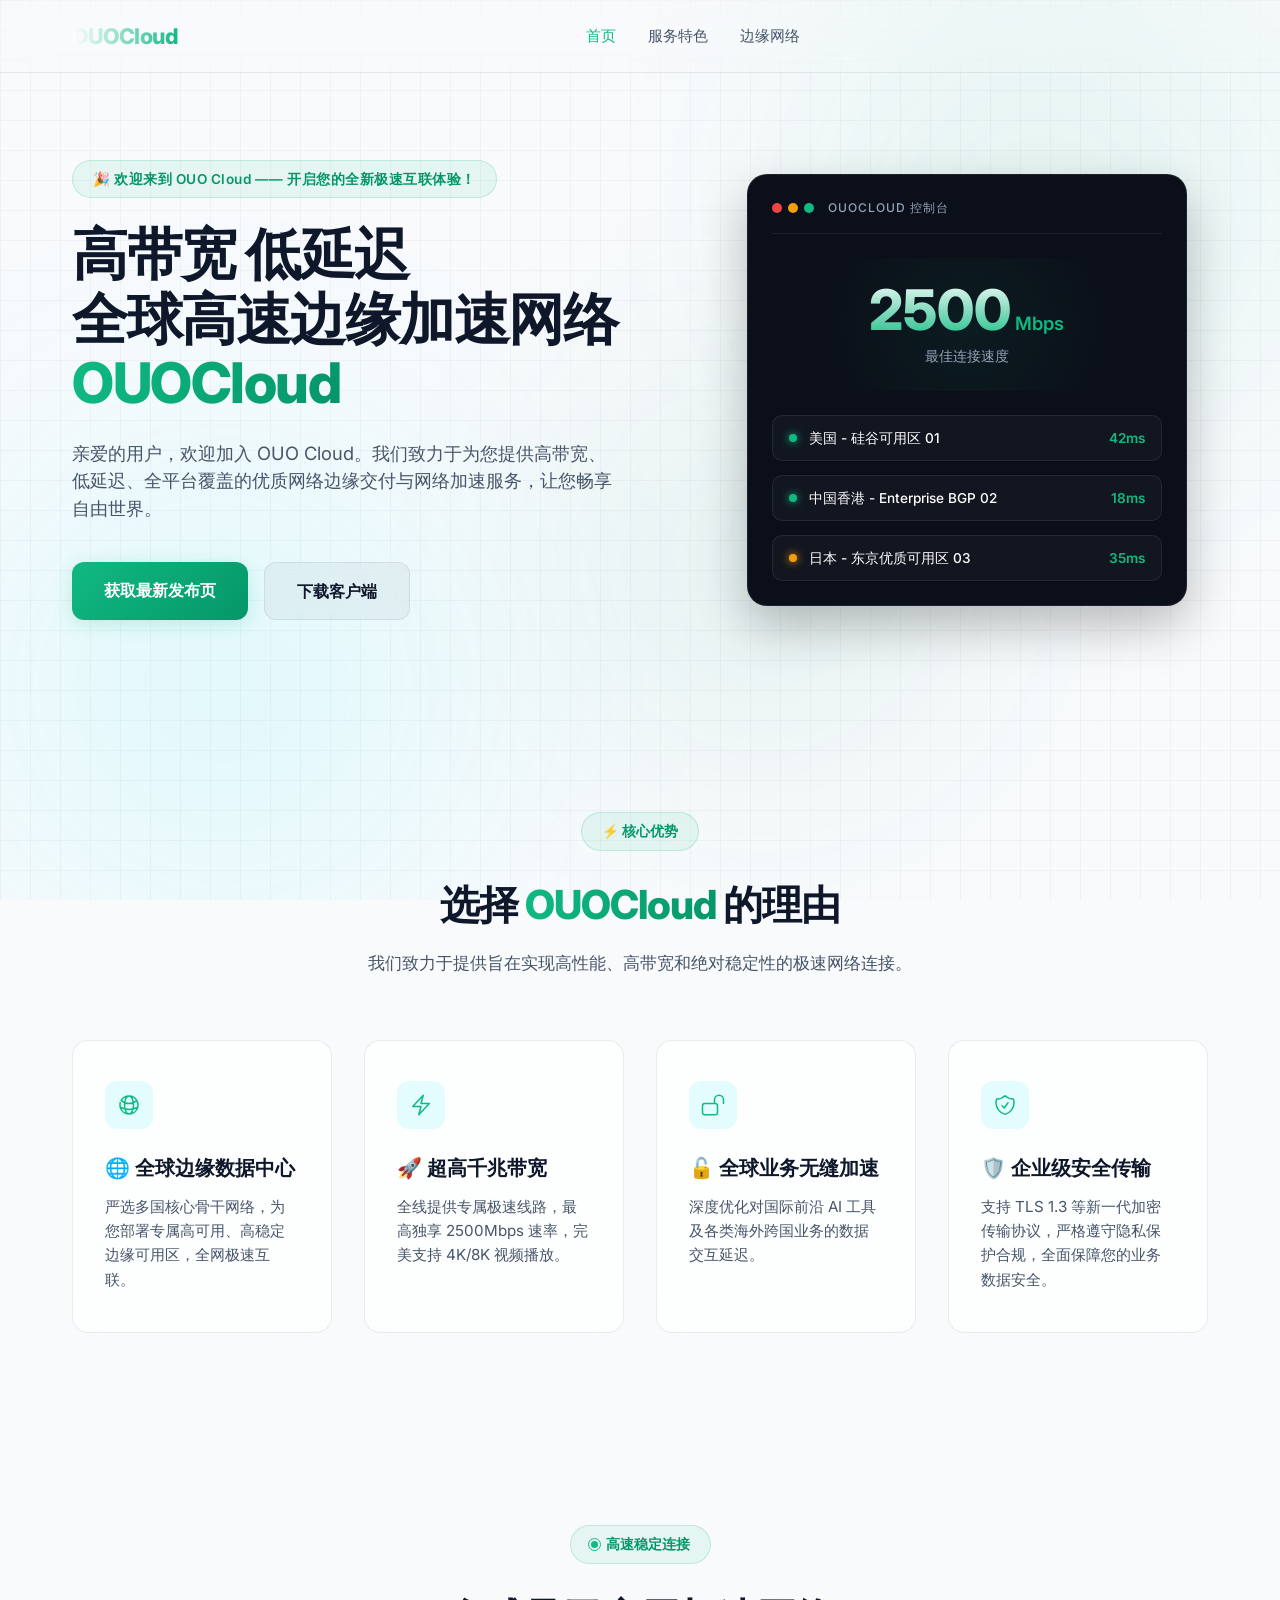
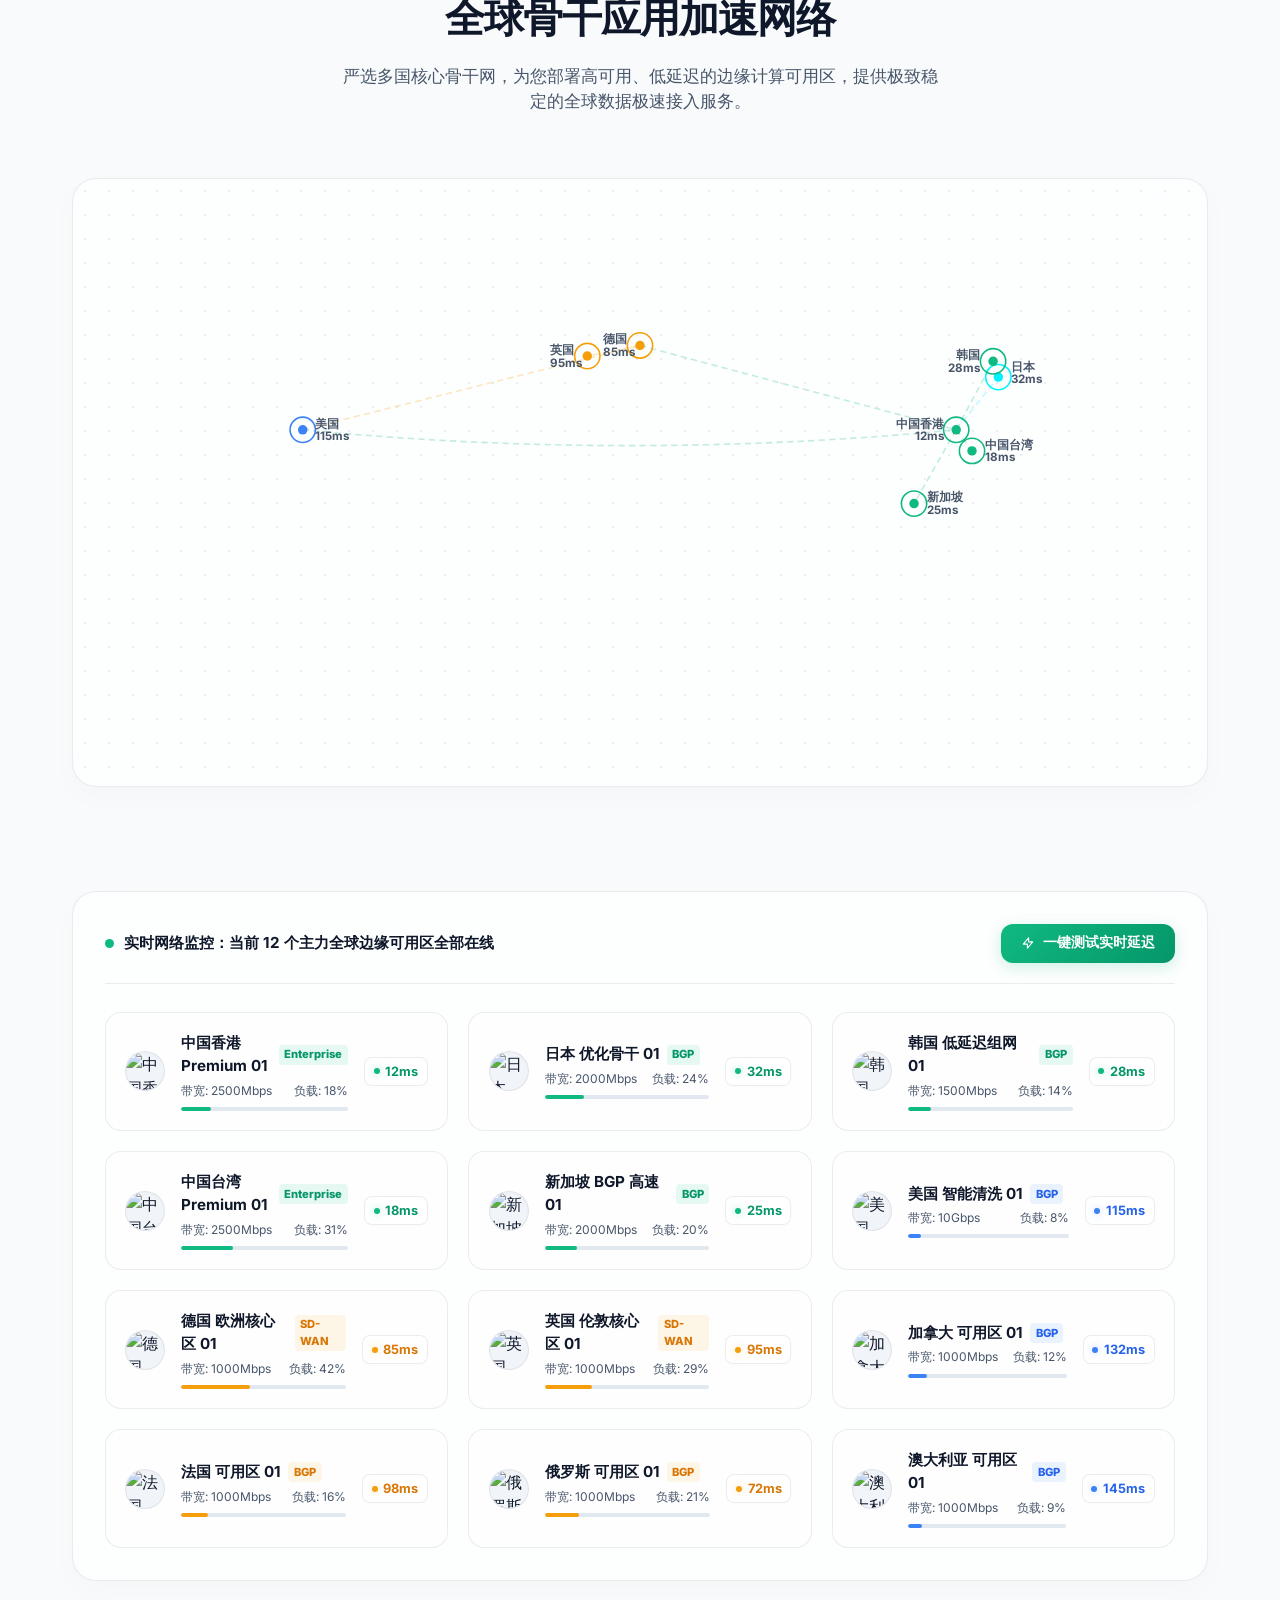
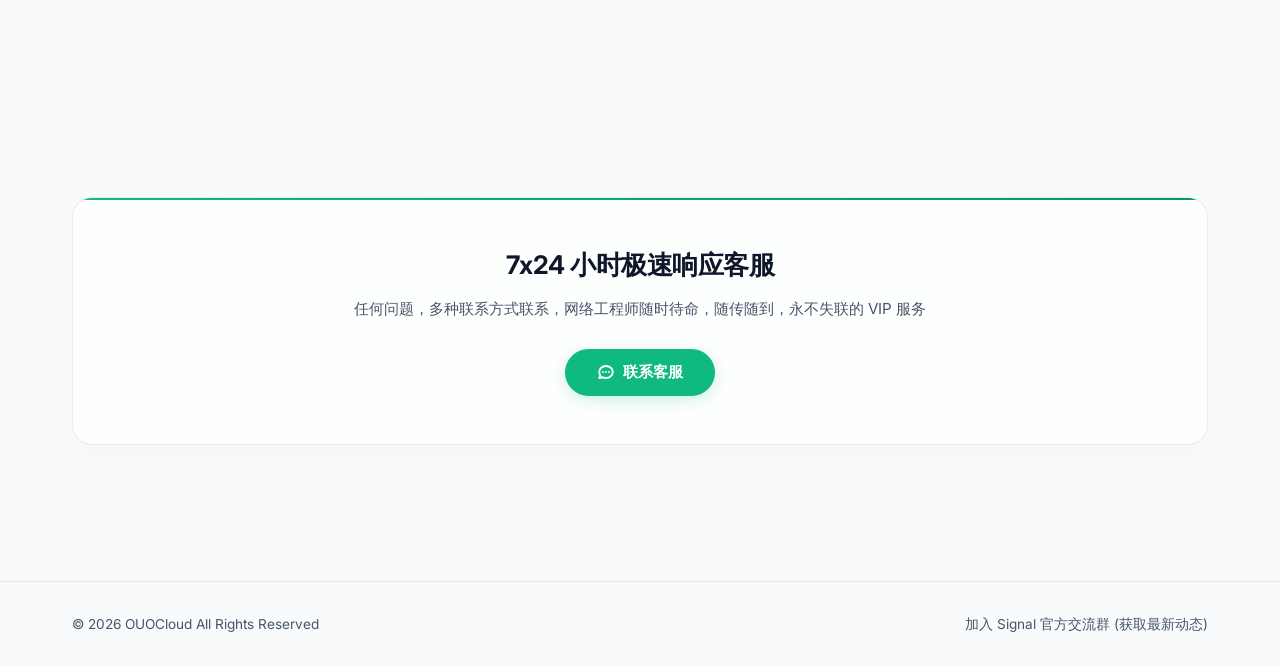
==== commit 3829706b: "dh" ====
--- a/index.html
+++ b/index.html
@@ -1,4 +1,4 @@
-﻿<!DOCTYPE html>
+<!DOCTYPE html>
 <html lang="zh-CN">
 <head>
   <meta charset="UTF-8">
@@ -30,7 +30,6 @@
         <a href="#" class="nav-link active">首页</a>
         <a href="#features" class="nav-link">服务特色</a>
         <a href="#network" class="nav-link">边缘网络</a>
-        <a href="#download" class="nav-link">客户端下载</a>
       </nav>
 
       <!-- 登录按钮/移动端菜单按钮 -->
@@ -541,82 +540,6 @@
     </div>
   </section>
 
-  <!-- 客户端下载板块 -->
-  <section class="section-container" id="download">
-    <div class="section-header">
-      <h2 class="section-title">多平台 <span class="gradient-text">客户端下载</span></h2>
-      <p class="section-subtitle">下载适用于任何操作系统的客户端，几秒钟内即可开启连接。</p>
-    </div>
-    <div class="download-grid">
-      <!-- Windows -->
-      <div class="download-card">
-        <div class="download-header">
-          <div class="platform-icon">
-            <svg fill="currentColor" viewBox="0 0 24 24">
-              <path d="M0 3.449L9.75 2.1v9.45H0V3.449zM0 12.45h9.75v9.45L0 20.551v-8.101zm10.749-10.468L24 0v11.55h-13.251V1.982zM24 12.45v11.55l-13.251-1.95v-9.6H24z"/>
-            </svg>
-          </div>
-          <h3 class="platform-name">Windows 客户端</h3>
-        </div>
-        <p class="platform-desc">兼容 Windows 10/11 操作系统。支持全平台标准协议接入以及官方定制企业级客户端版本。</p>
-        <div class="download-buttons">
-          <a href="#" class="btn-download primary">下载应用程序</a>
-          <a href="#" class="btn-download secondary">使用教程指南</a>
-        </div>
-      </div>
-
-      <!-- macOS -->
-      <div class="download-card">
-        <div class="download-header">
-          <div class="platform-icon">
-            <svg fill="currentColor" viewBox="0 0 24 24">
-              <path d="M18.71 19.5c-.83 1.24-1.71 2.45-3.05 2.47-1.34.03-1.77-.79-3.29-.79-1.53 0-2 .77-3.27.82-1.31.05-2.3-1.32-3.14-2.53C4.25 17 2.94 12.45 4.7 9.39c.87-1.52 2.43-2.48 4.12-2.51 1.28-.02 2.5.87 3.29.87.78 0 2.26-1.07 3.81-.91.65.03 2.47.26 3.64 1.98-.09.06-2.17 1.28-2.15 3.81.03 3.02 2.65 4.03 2.68 4.04-.03.07-.42 1.44-1.38 2.83M15.97 4.17c.66-.81 1.11-1.93.99-3.06-1 .04-2.2.67-2.92 1.49-.62.72-1.16 1.87-1.01 2.97.12.01.24.02.35.02.9 0 2-.6 2.59-1.42z"/>
-            </svg>
-          </div>
-          <h3 class="platform-name">macOS 客户端</h3>
-        </div>
-        <p class="platform-desc">兼容苹果 M 系列芯片与英特尔 CPU。支持全平台标准网络协议以及主流企业网络管理工具接入。</p>
-        <div class="download-buttons">
-          <a href="#" class="btn-download primary">下载应用程序</a>
-          <a href="#" class="btn-download secondary">使用教程指南</a>
-        </div>
-      </div>
-
-      <!-- Android -->
-      <div class="download-card">
-        <div class="download-header">
-          <div class="platform-icon">
-            <svg fill="currentColor" viewBox="0 0 24 24">
-              <path d="M17.523 15.3l1.816 3.146a.75.75 0 11-1.299.75l-1.844-3.193a11.968 11.968 0 01-8.392 0L5.96 19.196a.75.75 0 11-1.3-.75L6.478 15.3A12.046 12.046 0 012.086 9h19.828a12.046 12.046 0 01-4.391 6.3zM7.5 10.25a1.25 1.25 0 100-2.5 1.25 1.25 0 000 2.5zm9 0a1.25 1.25 0 100-2.5 1.25 1.25 0 000 2.5zM12 2c.072 0 .143.006.214.015L13.16.892a.75.75 0 111.08 1.04l-.841 1.05a12.164 12.164 0 011.164.557l-.842 1.05a.75.75 0 01-1.08-1.04l.946-1.123A12.022 12.022 0 0012 3.5a12.022 12.022 0 00-1.587.106L11.36 2.483a.75.75 0 01-1.08 1.04l-.841-1.05a12.164 12.164 0 011.164-.557l-.842-1.05a.75.75 0 01-1.08-1.04l.946-1.123A12.072 12.072 0 0112 2z"/>
-            </svg>
-          </div>
-          <h3 class="platform-name">Android 客户端</h3>
-        </div>
-        <p class="platform-desc">兼容 Android 7.0 及以上设备。支持标准网络协议与企业定制 Android 应用一键安装。</p>
-        <div class="download-buttons">
-          <a href="#" class="btn-download primary">下载 APK 安装包</a>
-          <a href="#" class="btn-download secondary">使用教程指南</a>
-        </div>
-      </div>
-
-      <!-- iOS -->
-      <div class="download-card">
-        <div class="download-header">
-          <div class="platform-icon">
-            <svg fill="currentColor" viewBox="0 0 24 24">
-              <path d="M18.71 19.5c-.83 1.24-1.71 2.45-3.05 2.47-1.34.03-1.77-.79-3.29-.79-1.53 0-2 .77-3.27.82-1.31.05-2.3-1.32-3.14-2.53C4.25 17 2.94 12.45 4.7 9.39c.87-1.52 2.43-2.48 4.12-2.51 1.28-.02 2.5.87 3.29.87.78 0 2.26-1.07 3.81-.91.65.03 2.47.26 3.64 1.98-.09.06-2.17 1.28-2.15 3.81.03 3.02 2.65 4.03 2.68 4.04-.03.07-.42 1.44-1.38 2.83M15.97 4.17c.66-.81 1.11-1.93.99-3.06-1 .04-2.2.67-2.92 1.49-.62.72-1.16 1.87-1.01 2.97.12.01.24.02.35.02.9 0 2-.6 2.59-1.42z"/>
-            </svg>
-          </div>
-          <h3 class="platform-name">iOS 客户端</h3>
-        </div>
-        <p class="platform-desc">提供完善的 iOS 企业配置证书及通用网络管理工具兼容支持，保障跨平台统一体验。</p>
-        <div class="download-buttons">
-          <a href="#" class="btn-download primary">前往 App Store 查看</a>
-          <a href="#" class="btn-download secondary">使用教程指南</a>
-        </div>
-      </div>
-    </div>
-  </section>
 
   <!-- 客服支持板块 -->
   <section class="section-container" id="support">
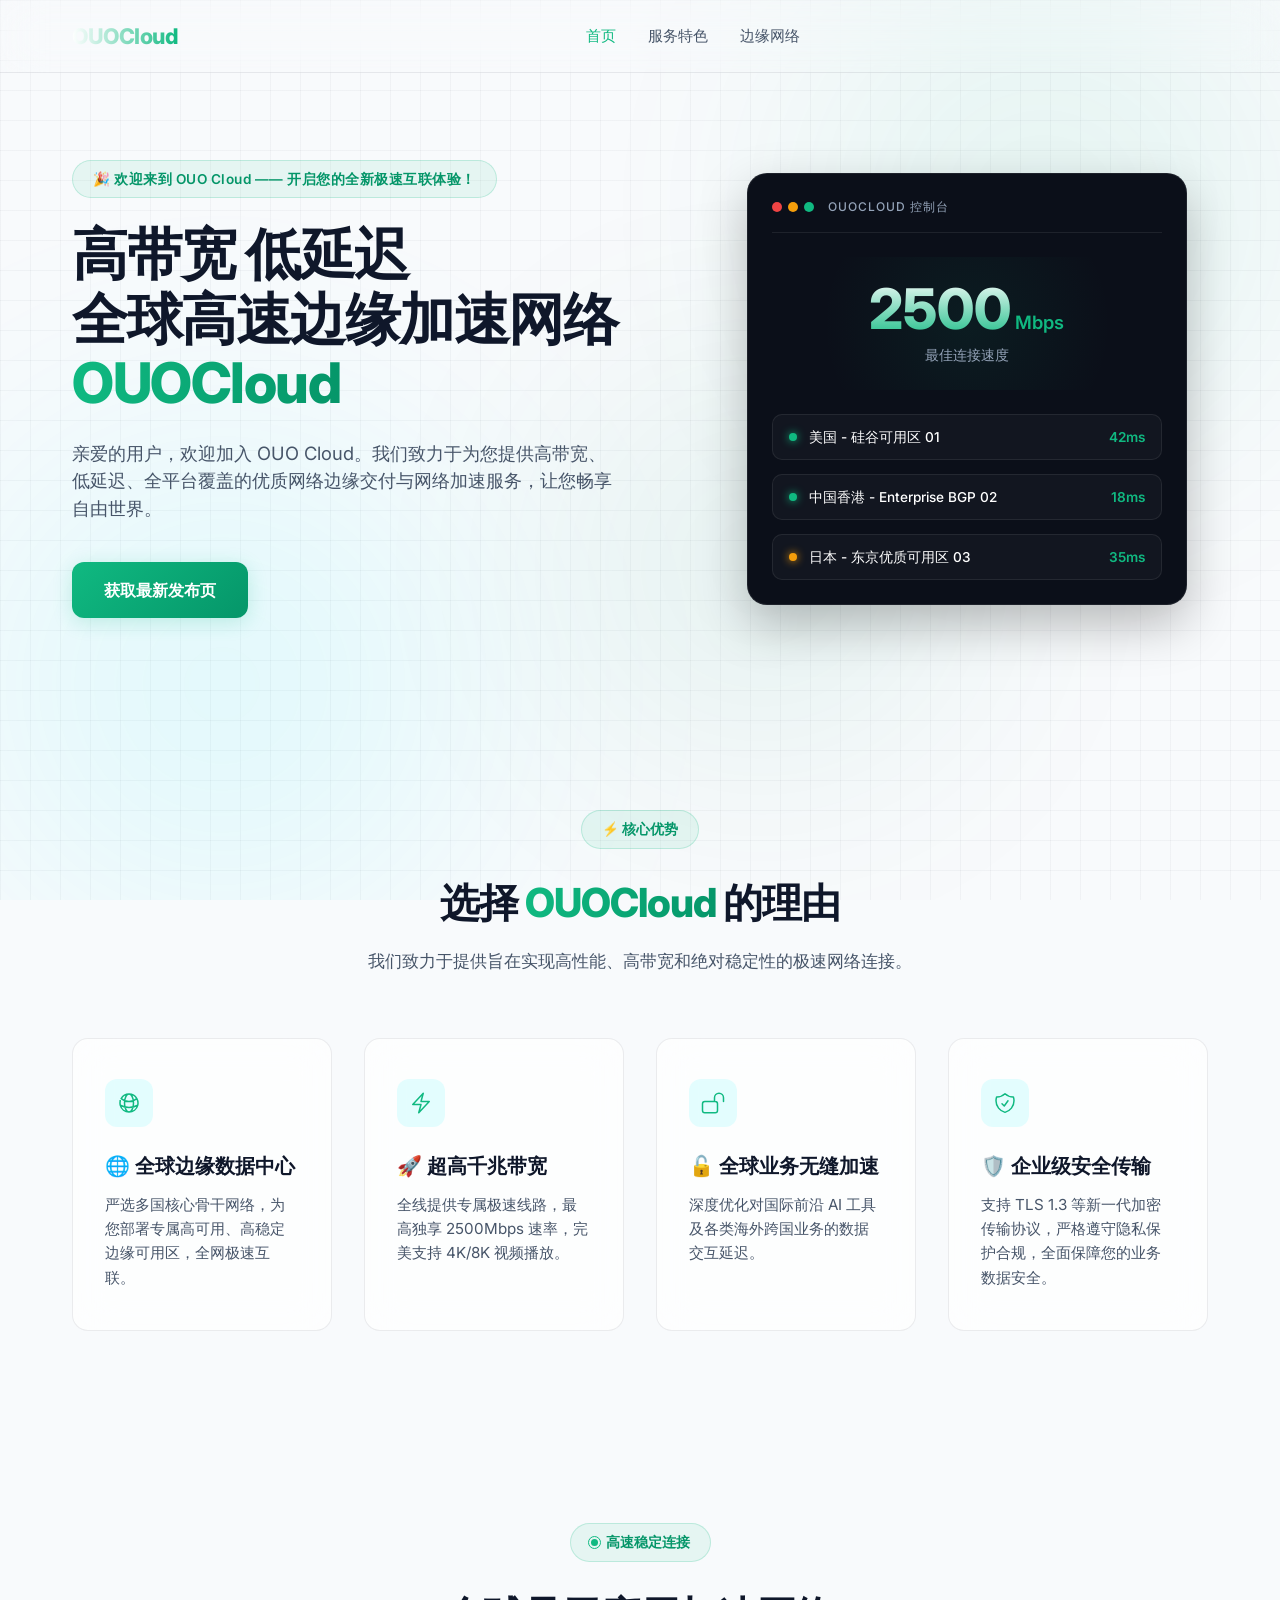
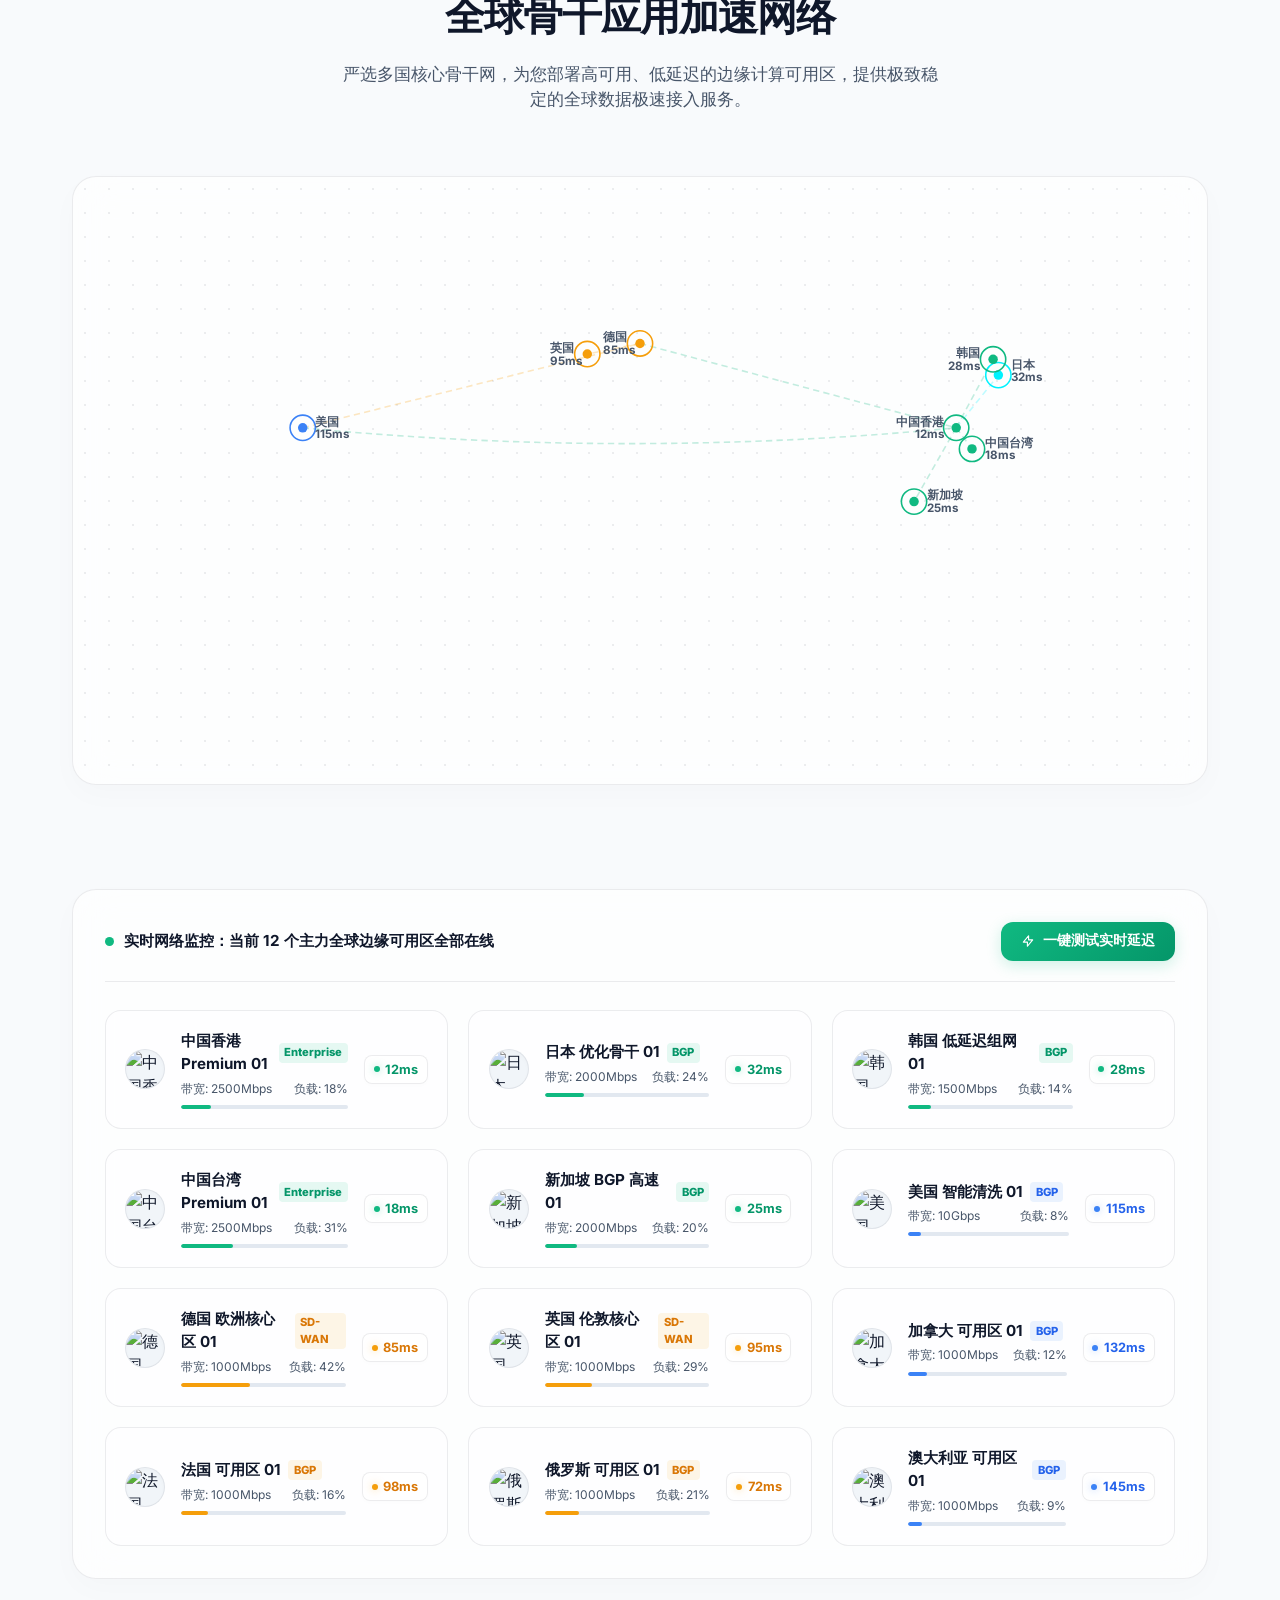
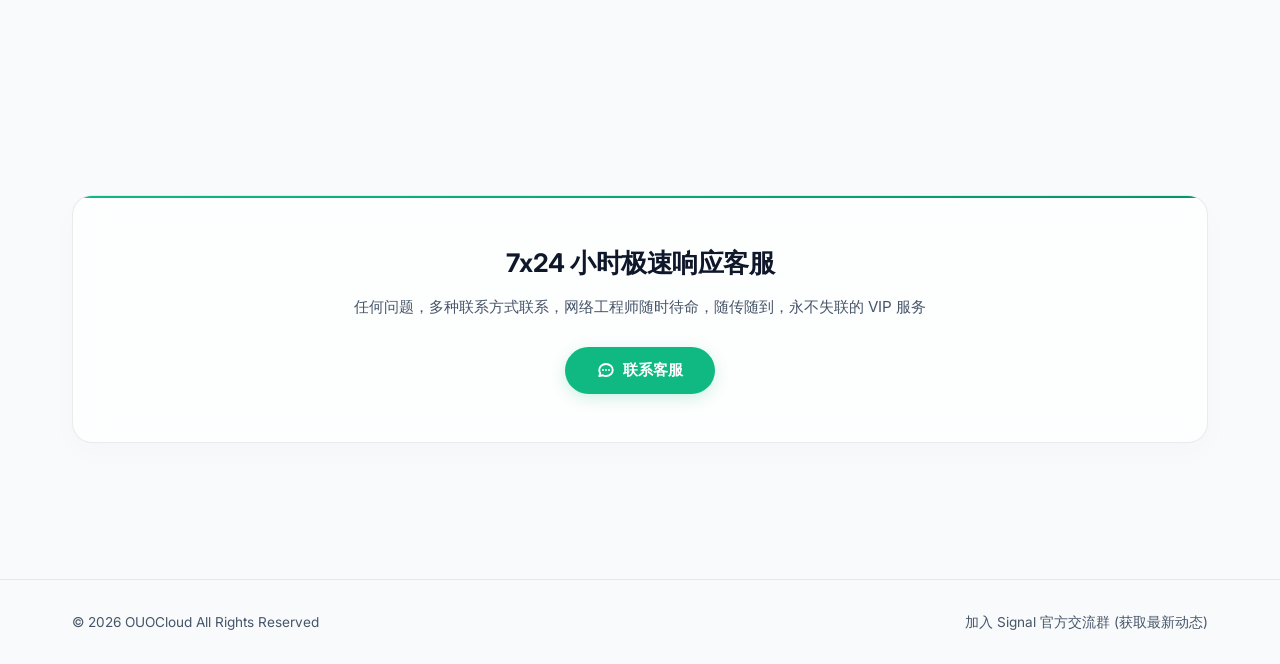
==== commit 59f68ea5: "Update index.html" ====
--- a/index.html
+++ b/index.html
@@ -52,7 +52,7 @@
         <p class="hero-subtitle">亲爱的用户，欢迎加入 OUO Cloud。我们致力于为您提供高带宽、低延迟、全平台覆盖的优质网络边缘交付与网络加速服务，让您畅享自由世界。</p>
         <div class="hero-cta-group">
           <a href="nav.html" class="btn-cta btn-primary-gradient">获取最新发布页</a>
-          <a href="#download" class="btn-cta btn-secondary-glass">下载客户端</a>
+
         </div>
       </div>
       <div class="hero-visual">
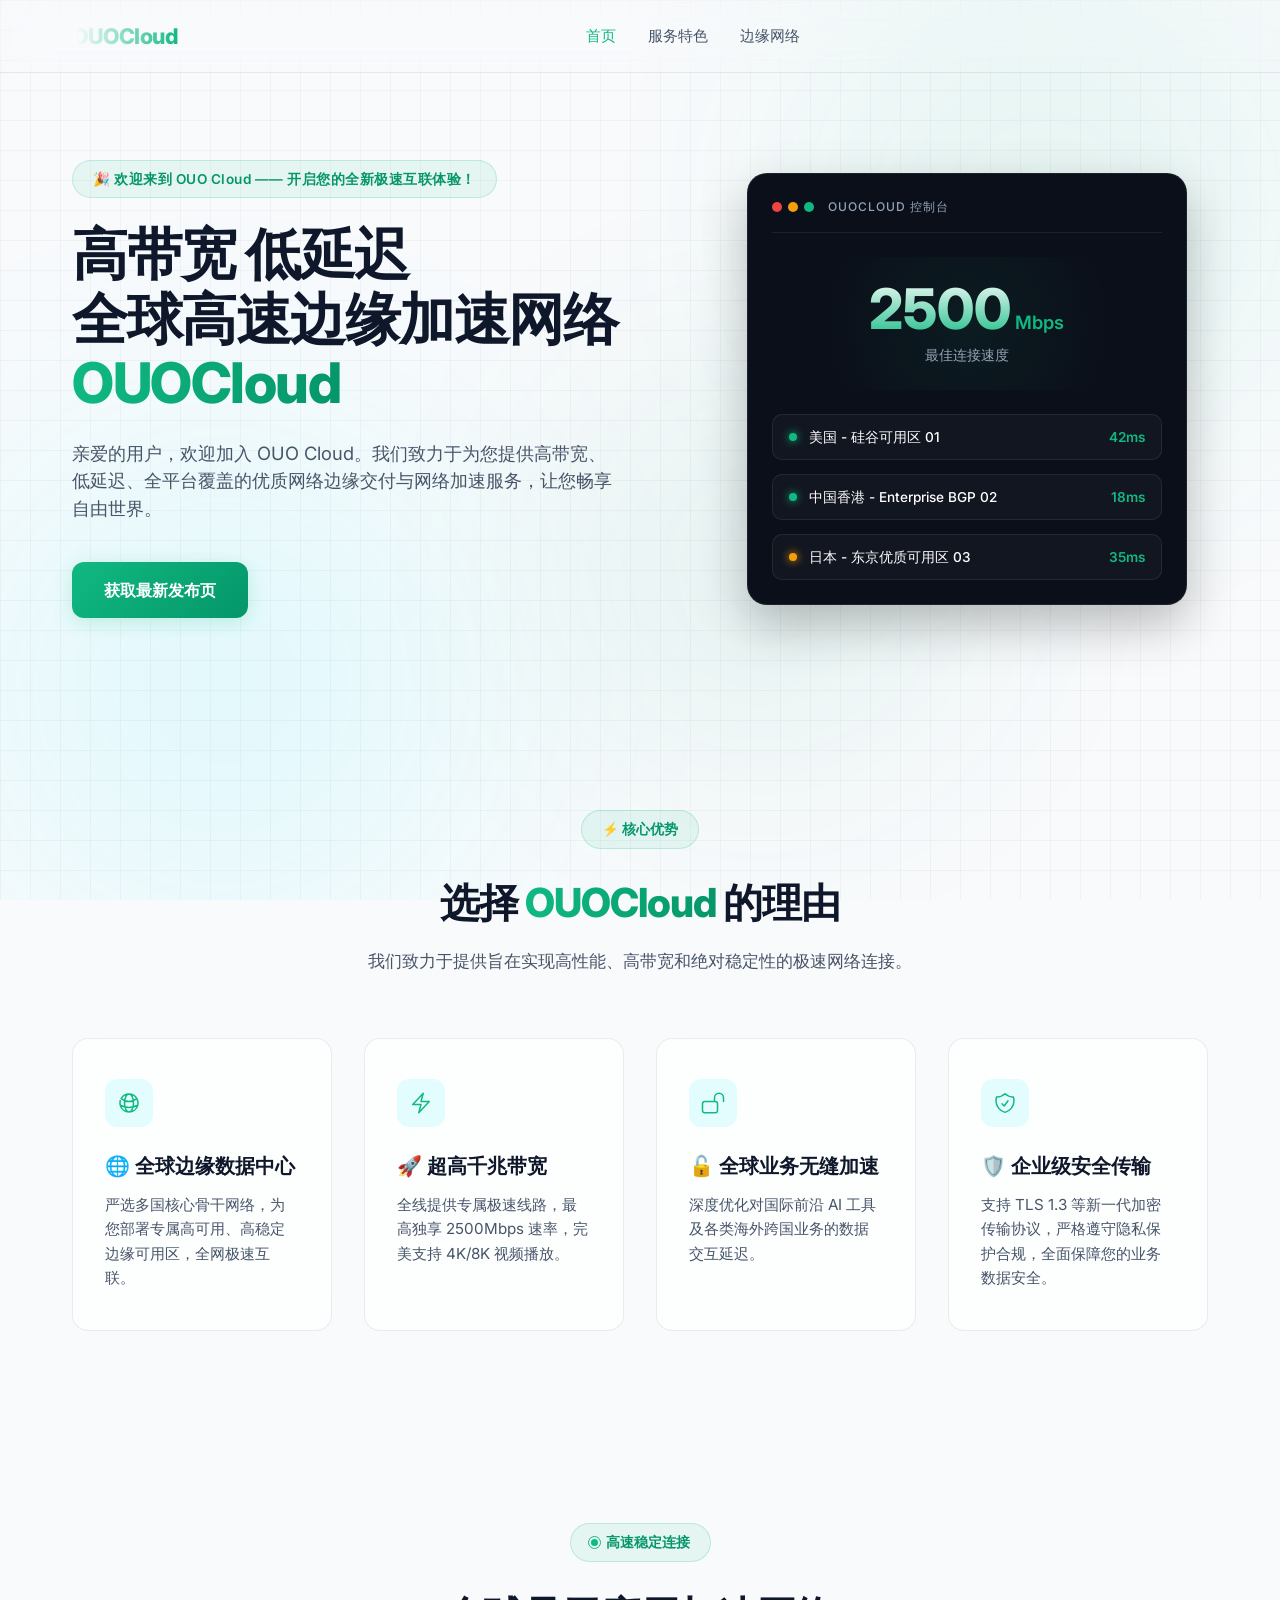
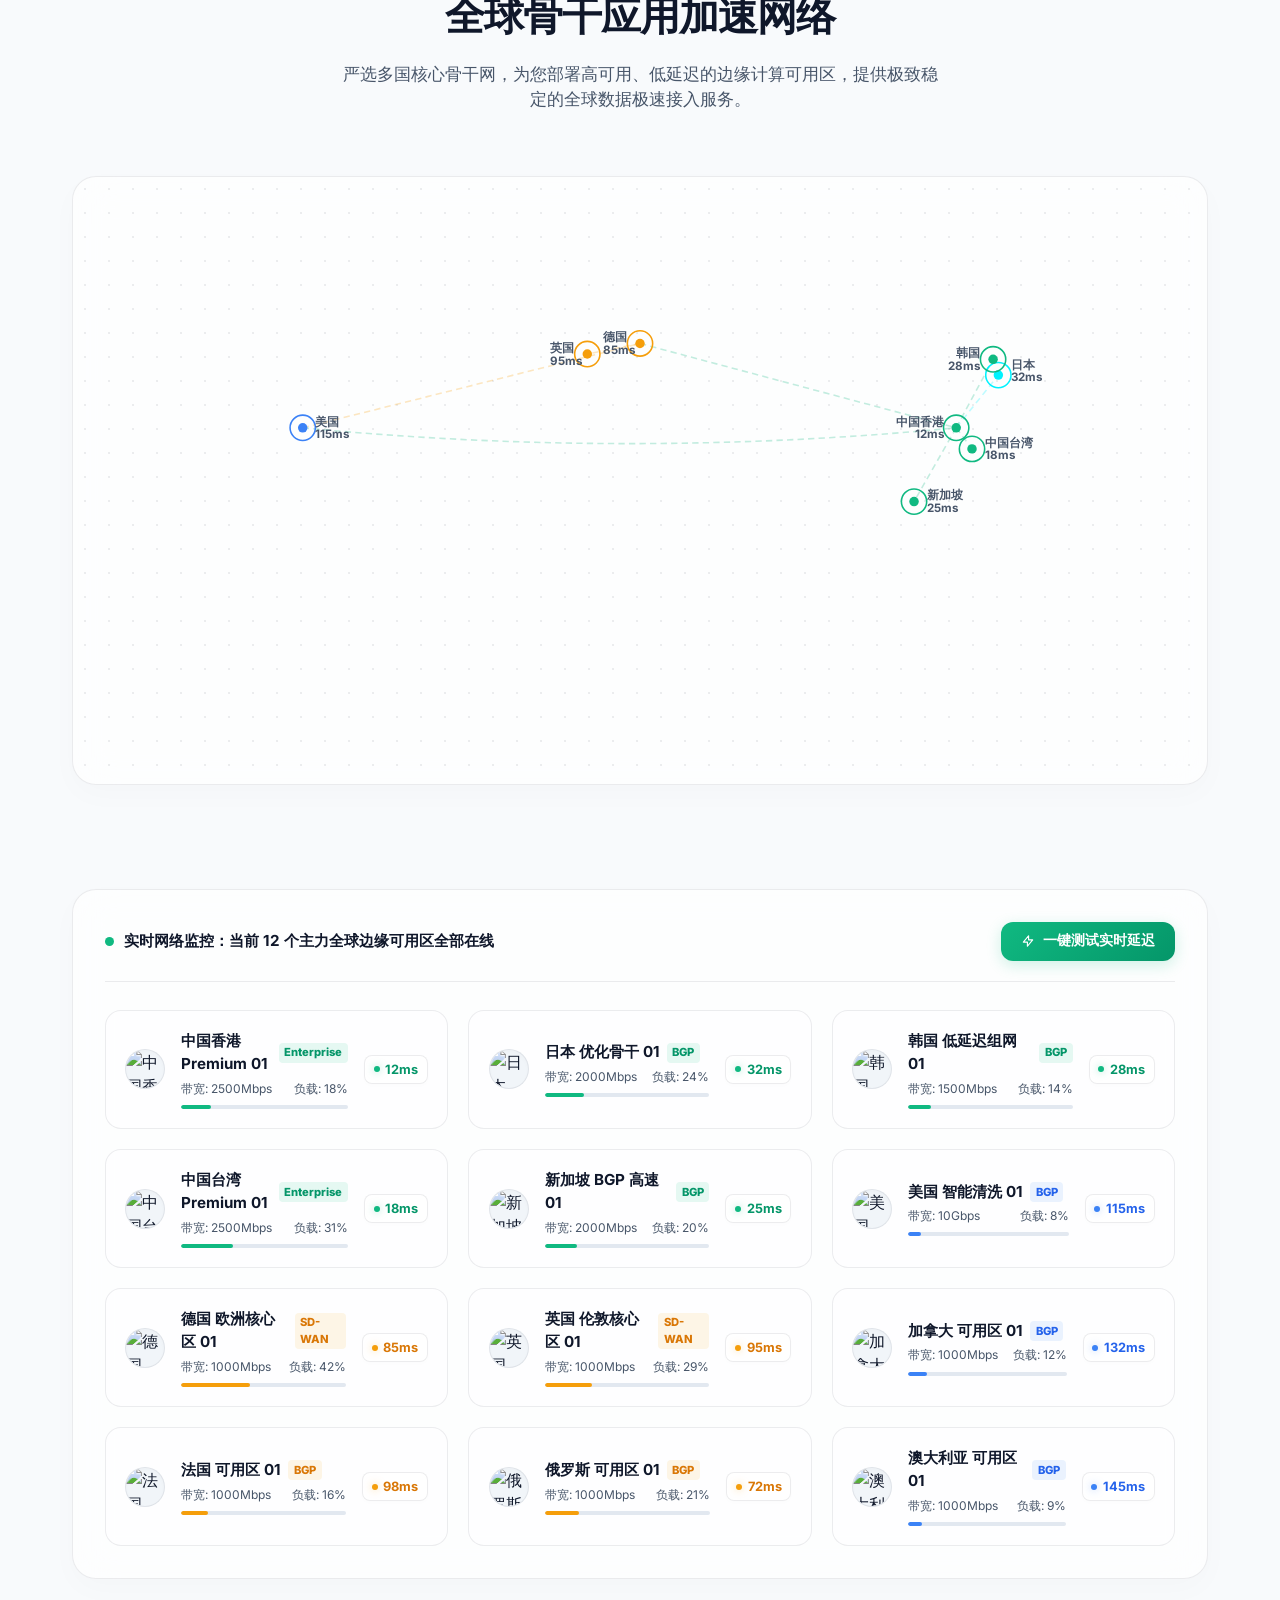
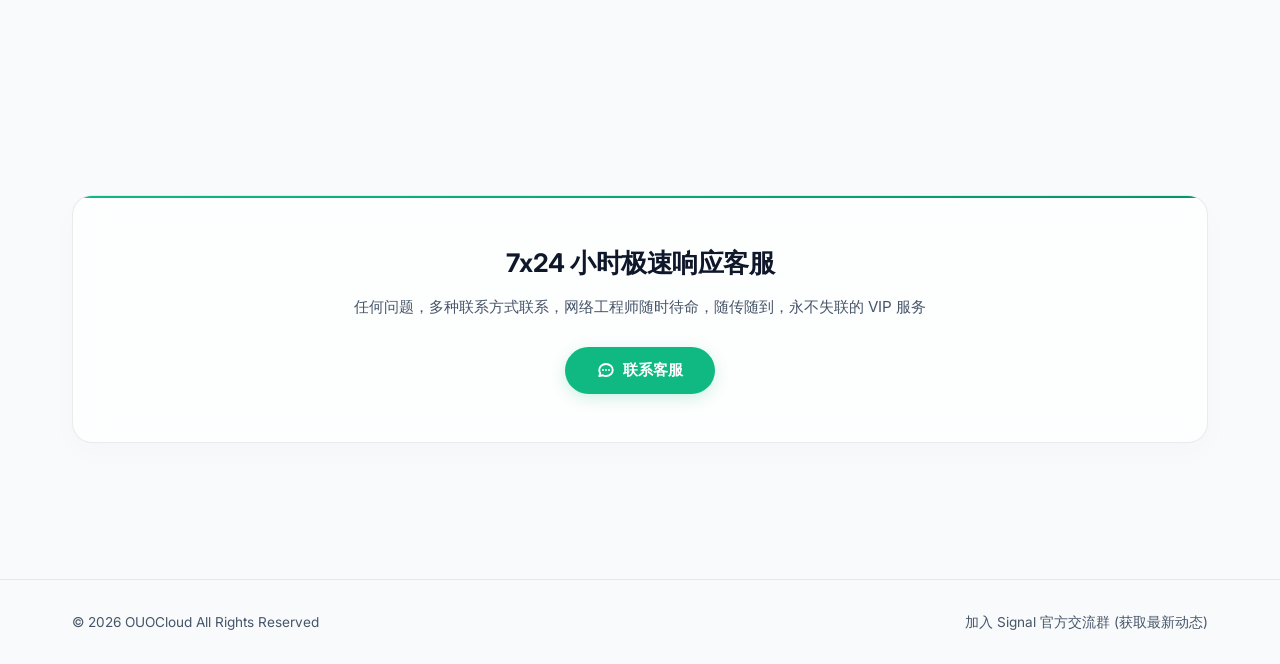
==== commit f40da496: "Update index.html" ====
--- a/index.html
+++ b/index.html
@@ -546,7 +546,7 @@
     <div class="support-card">
       <h3 class="support-title">7x24 小时极速响应客服</h3>
       <p class="support-subtitle">任何问题，多种联系方式联系，网络工程师随时待命，随传随到，永不失联的 VIP 服务</p>
-      <a href="https://t.me/ouocloud_bot" target="_blank" class="btn-support-contact">
+      <a href="https://t.me/littlewhite0488" target="_blank" class="btn-support-contact">
         <svg class="chat-icon" fill="none" viewBox="0 0 24 24" stroke="currentColor" stroke-width="2.5">
           <path stroke-linecap="round" stroke-linejoin="round" d="M8 12h.01M12 12h.01M16 12h.01M21 12c0 4.418-4.03 8-9 8a9.863 9.863 0 01-4.255-.949L3 20l1.395-3.72C3.512 15.042 3 13.574 3 12c0-4.418 4.03-8 9-8s9 3.582 9 8z" />
         </svg>
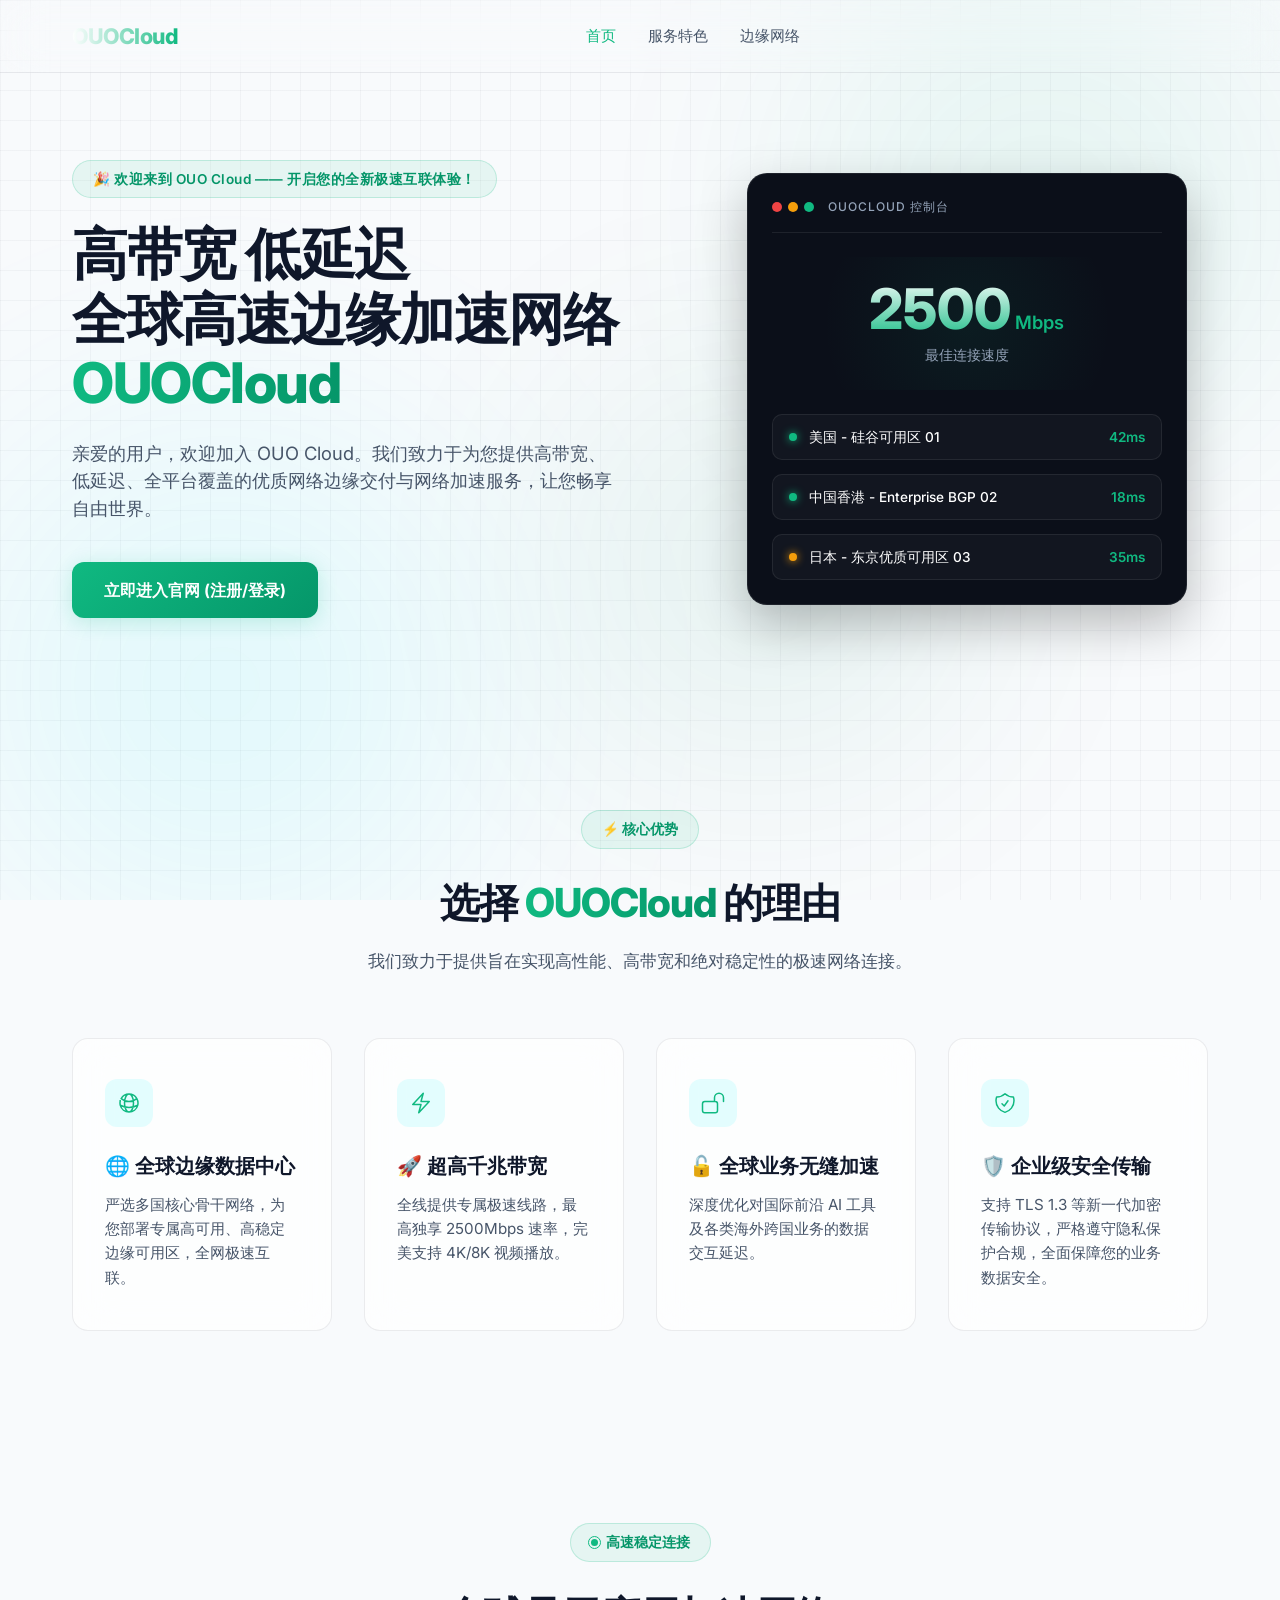
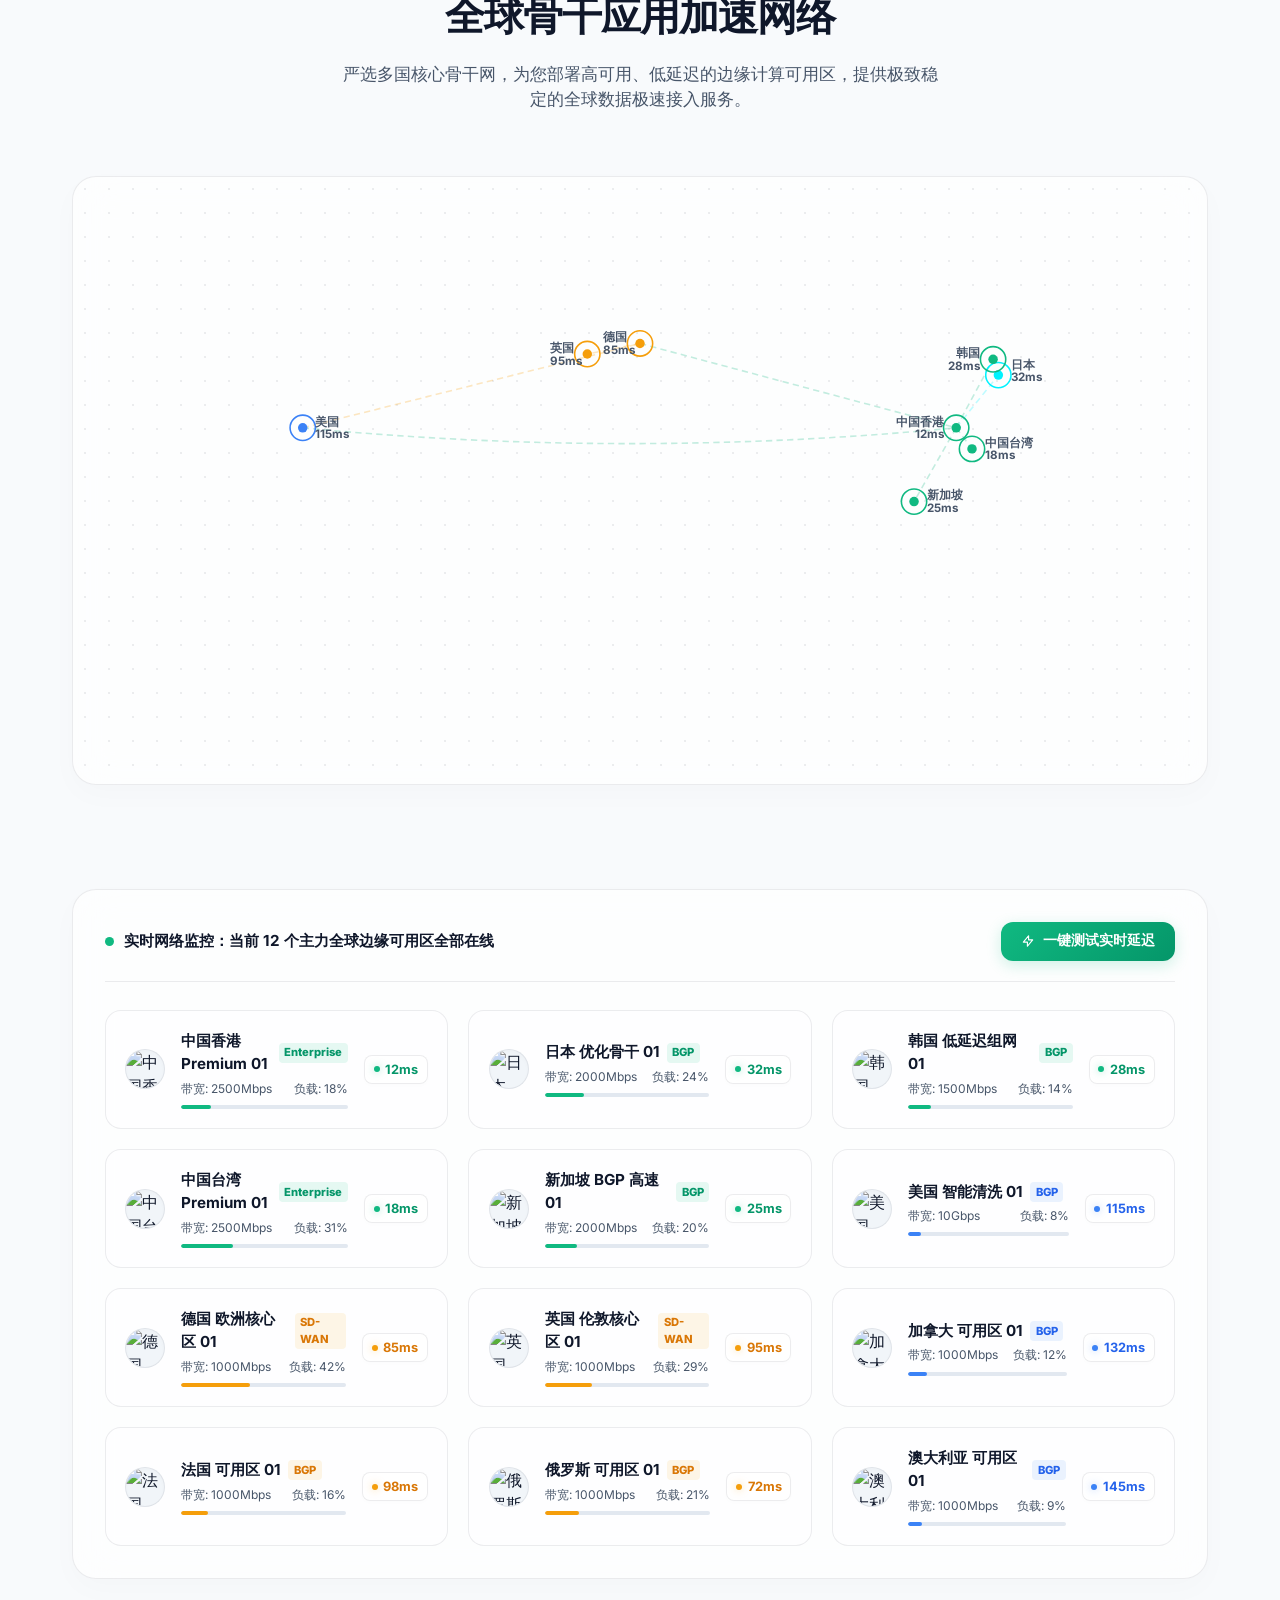
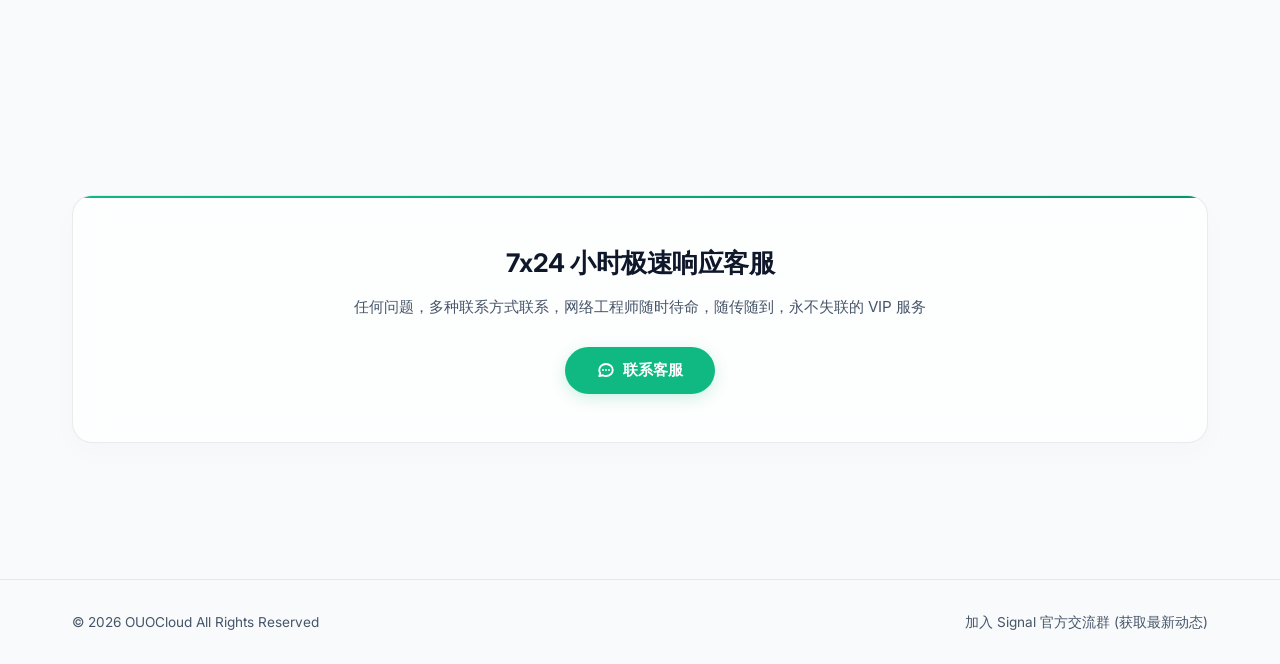
==== commit 535c0c19: "Update index.html" ====
--- a/index.html
+++ b/index.html
@@ -51,7 +51,7 @@
         <h1 class="hero-title">高带宽 低延迟<br>全球高速边缘加速网络 <span class="gradient-text">OUOCloud</span></h1>
         <p class="hero-subtitle">亲爱的用户，欢迎加入 OUO Cloud。我们致力于为您提供高带宽、低延迟、全平台覆盖的优质网络边缘交付与网络加速服务，让您畅享自由世界。</p>
         <div class="hero-cta-group">
-          <a href="nav.html" class="btn-cta btn-primary-gradient">获取最新发布页</a>
+          <a href="nav.html" class="btn-cta btn-primary-gradient">立即进入官网 (注册/登录)</a>
 
         </div>
       </div>
